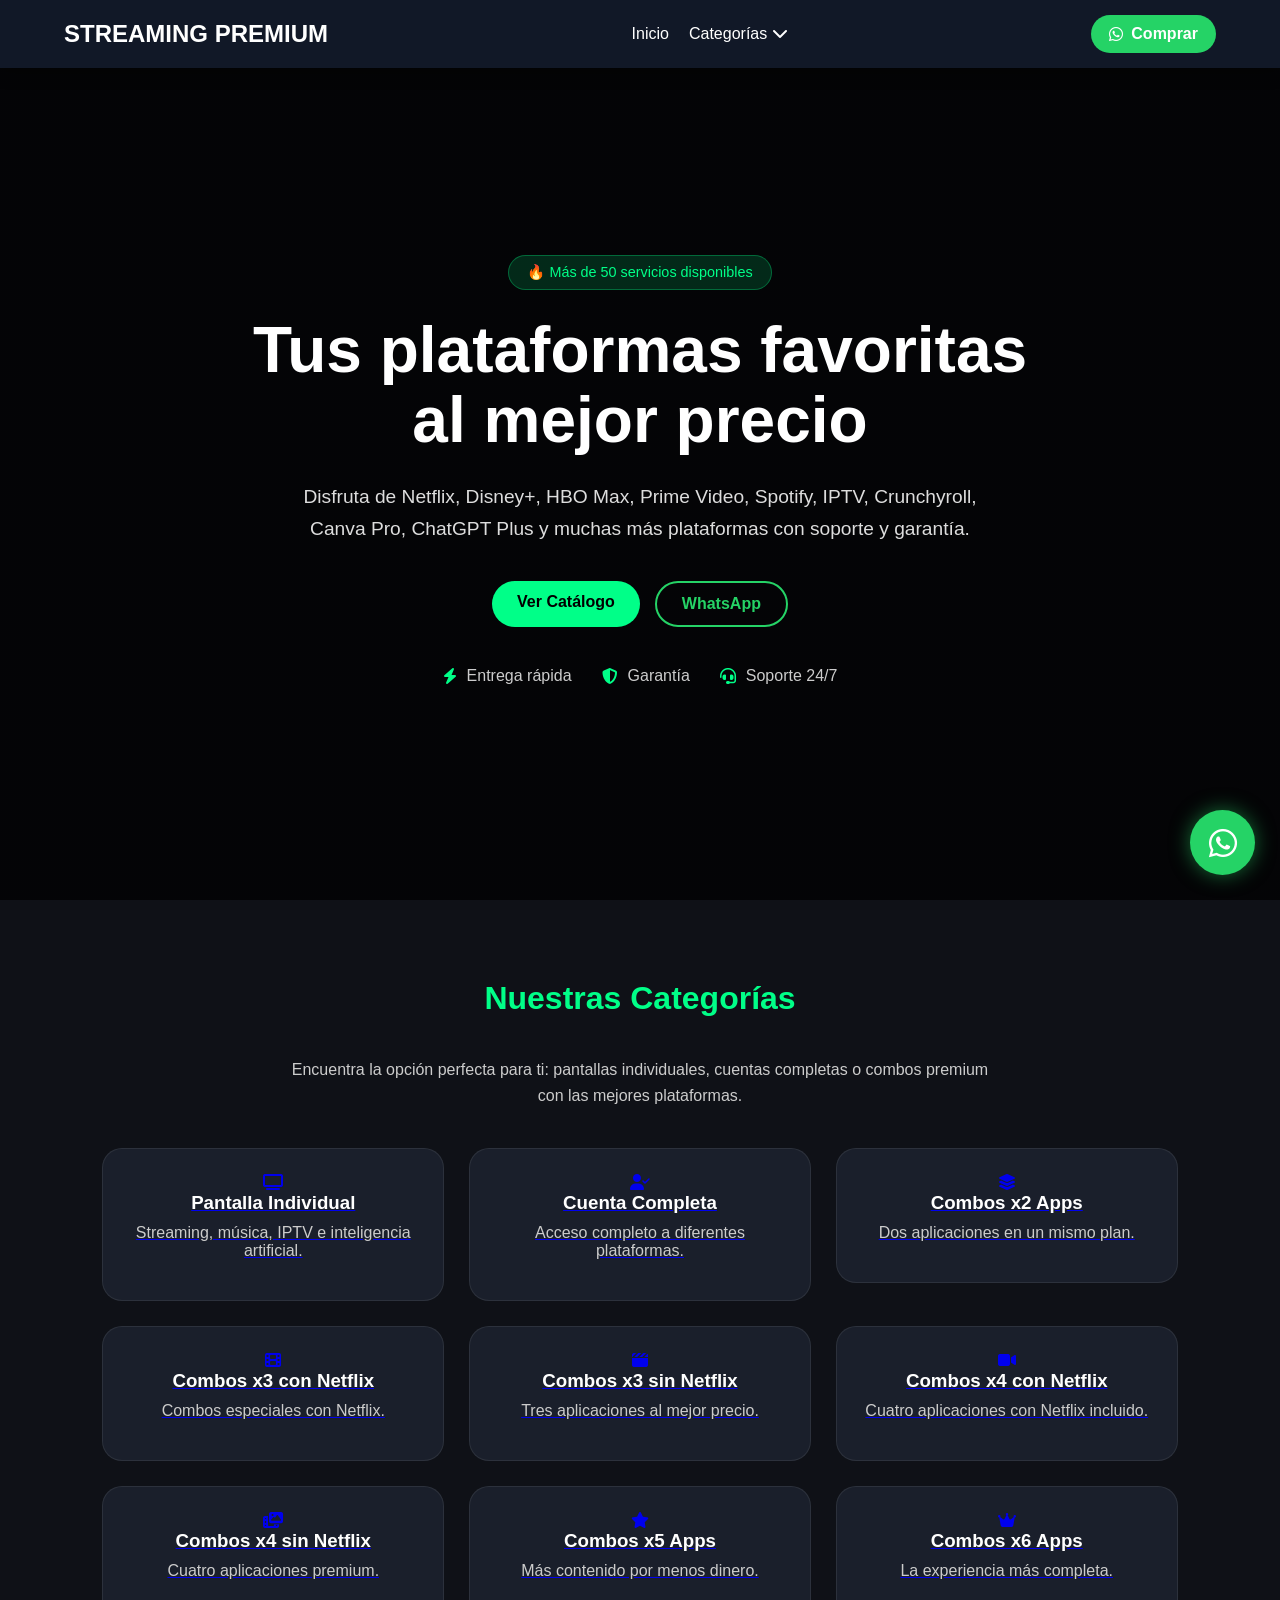
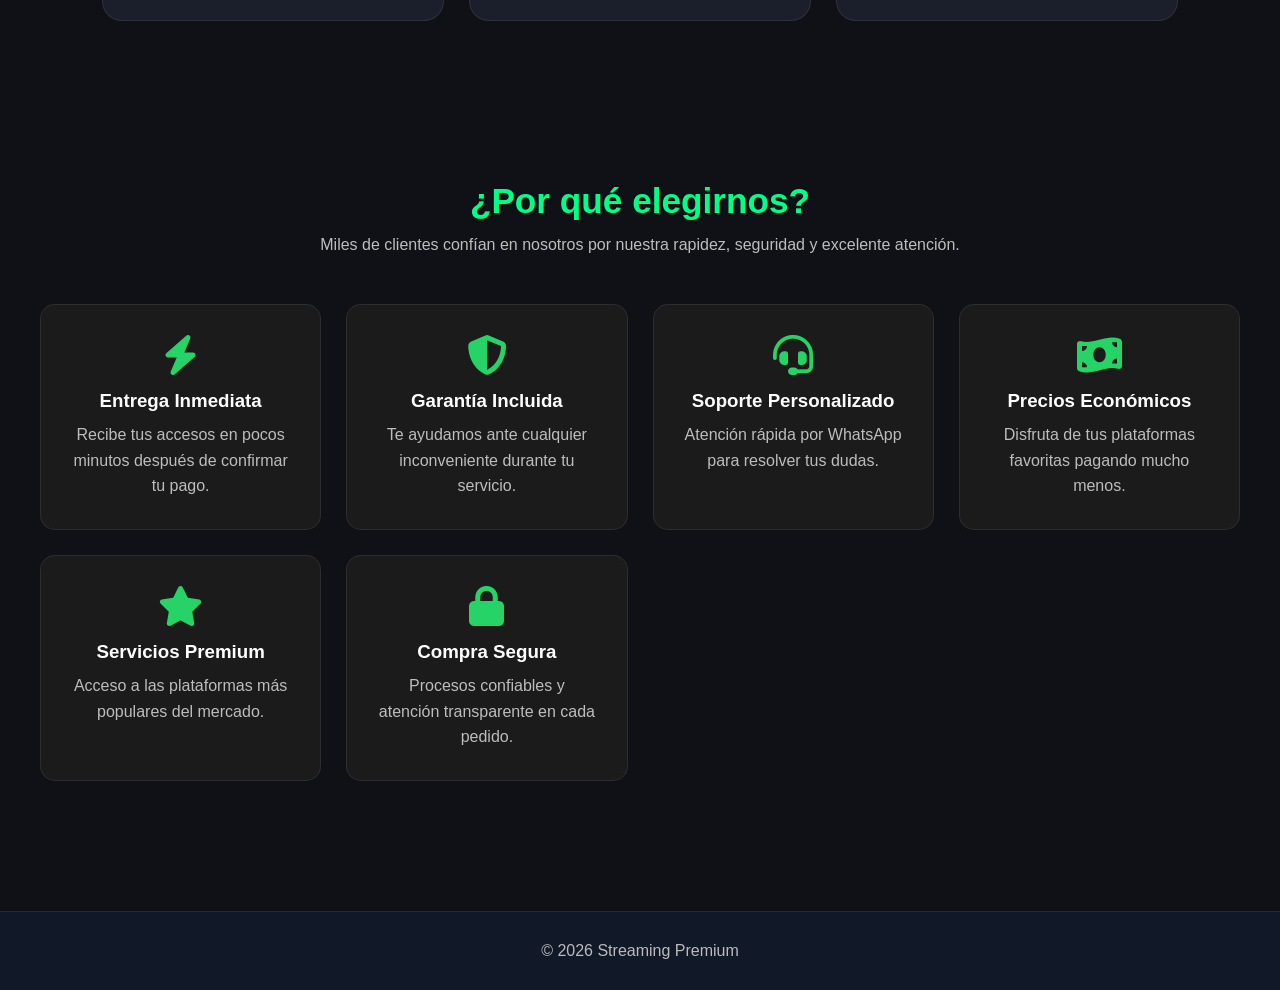
==== index.html @ 18174900 "cambios" ====
<!DOCTYPE html>
<html lang="es">
<head>
    <meta charset="UTF-8">
    <meta name="viewport" content="width=device-width, initial-scale=1.0">
    <title>Streaming Premium</title>

    <link rel="stylesheet" href="style.css">

    <link href="https://cdnjs.cloudflare.com/ajax/libs/font-awesome/6.5.1/css/all.min.css" rel="stylesheet">
</head>
<body>

    <!-- HEADER -->

    <header>

        <div class="logo">
            <a href="index.html">
                STREAMING PREMIUM
            </a>
        </div>

        <!-- BOTÓN MENÚ MÓVIL -->

        <div class="menu-toggle" id="menu-toggle">
            <i class="fa-solid fa-bars"></i>
        </div>

        <!-- MENÚ -->

        <nav id="nav-menu">

            <ul>

                <li>
                    <a href="index.html" target="_blank">
                        Inicio
                    </a>
                </li>

                <li class="dropdown">

                    <a href="#">
                        Categorías
                        <i class="fa-solid fa-chevron-down"></i>
                    </a>

                    <ul class="submenu">

                        <li>
                            <a href="pantalla-individual.html" target="_blank">
                                Pantalla Individual
                            </a>
                        </li>

                        <li>
                            <a href="cuenta-completa.html" target="_blank">
                                Cuenta Completa
                            </a>
                        </li>

                        <li>
                            <a href="combos-x2.html" target="_blank">
                                Combos x2
                            </a>
                        </li>

                        <li>
                            <a href="combos-x3-netflix.html" target="_blank">
                                Combos x3 con Netflix
                            </a>
                        </li>

                        <li>
                            <a href="combos-x3.html" target="_blank">
                                Combos x3 sin Netflix
                            </a>
                        </li>

                        <li>
                            <a href="combos-x4-netflix.html" target="_blank">
                                Combos x4 con Netflix
                            </a>
                        </li>

                        <li>
                            <a href="combos-x4.html" target="_blank">
                                Combos x4 sin Netflix
                            </a>
                        </li>

                        <li>
                            <a href="combos-x5.html" target="_blank">
                                Combos x5
                            </a>
                        </li>

                        <li>
                            <a href="combos-x6.html" target="_blank">
                                Combos x6
                            </a>
                        </li>

                    </ul>

                </li>

            </ul>

        </nav>

        <a
            href="https://wa.me/573224717356"
            class="header-whatsapp"
            target="_blank"
        >
            <i class="fab fa-whatsapp"></i>
            Comprar
        </a>

    </header>

    <!-- HERO -->

    <section class="hero">

        <div class="hero-content">

            <span class="hero-badge">
                🔥 Más de 50 servicios disponibles
            </span>

            <h1>
                Tus plataformas favoritas<br>
                al mejor precio
            </h1>

            <p>
                Disfruta de Netflix, Disney+, HBO Max, Prime Video,
                Spotify, IPTV, Crunchyroll, Canva Pro, ChatGPT Plus
                y muchas más plataformas con soporte y garantía.
            </p>

            <div class="hero-buttons">

                <a href="pantalla-individual.html" class="btn">
                    Ver Catálogo
                </a>

                <a href="https://wa.me/573224717356" class="btn-whatsapp" target="_blank">
                    WhatsApp
                </a>

            </div>

            <div class="hero-info">

                <div>
                    <i class="fa-solid fa-bolt"></i>
                    Entrega rápida
                </div>

                <div>
                    <i class="fa-solid fa-shield-halved"></i>
                    Garantía
                </div>

                <div>
                    <i class="fa-solid fa-headset"></i>
                    Soporte 24/7
                </div>

            </div>

        </div>

    </section>

    <!-- CATEGORÍAS -->

    <section class="categorias">

        <h2>Nuestras Categorías</h2>

        <p class="categorias-subtitulo">
            Encuentra la opción perfecta para ti: pantallas individuales,
            cuentas completas o combos premium con las mejores plataformas.
        </p>

        <div class="cards">

            <!-- Pantalla Individual -->
            <a href="pantalla-individual.html" class="card-link" target="_blank">
                <div class="card">
                    <i class="fa-solid fa-tv"></i>
                    <h3>Pantalla Individual</h3>
                    <p>
                        Streaming, música,
                        IPTV e inteligencia artificial.
                    </p>
                </div>
            </a>

            <!-- Cuenta Completa -->
            <a href="cuenta-completa.html" class="card-link" target="_blank">
                <div class="card">
                    <i class="fa-solid fa-user-check"></i>
                    <h3>Cuenta Completa</h3>
                    <p>
                        Acceso completo a diferentes plataformas.
                    </p>
                </div>
            </a>

            <!-- Combo x2 -->
            <a href="combos-x2.html" class="card-link" target="_blank">
                <div class="card">
                    <i class="fa-solid fa-layer-group"></i>
                    <h3>Combos x2 Apps</h3>
                    <p>
                        Dos aplicaciones en un mismo plan.
                    </p>
                </div>
            </a>

            <!-- Combo x3 Netflix -->
            <a href="combos-x3-netflix.html" class="card-link" target="_blank">
                <div class="card">
                    <i class="fa-solid fa-film"></i>
                    <h3>Combos x3 con Netflix</h3>
                    <p>
                        Combos especiales con Netflix.
                    </p>
                </div>
            </a>

            <!-- Combo x3 Sin Netflix -->
            <a href="combos-x3.html" class="card-link" target="_blank">
                <div class="card">
                    <i class="fa-solid fa-clapperboard"></i>
                    <h3>Combos x3 sin Netflix</h3>
                    <p>
                        Tres aplicaciones al mejor precio.
                    </p>
                </div>
            </a>

            <!-- Combo x4 Netflix -->
            <a href="combos-x4-netflix.html" class="card-link" target="_blank">
                <div class="card">
                    <i class="fa-solid fa-video"></i>
                    <h3>Combos x4 con Netflix</h3>
                    <p>
                        Cuatro aplicaciones con Netflix incluido.
                    </p>
                </div>
            </a>

            <!-- Combo x4 Sin Netflix -->
            <a href="combos-x4.html" class="card-link" target="_blank">
                <div class="card">
                    <i class="fa-solid fa-photo-film"></i>
                    <h3>Combos x4 sin Netflix</h3>
                    <p>
                        Cuatro aplicaciones premium.
                    </p>
                </div>
            </a>

            <!-- Combo x5 -->
            <a href="combos-x5.html" class="card-link" target="_blank">
                <div class="card">
                    <i class="fa-solid fa-star"></i>
                    <h3>Combos x5 Apps</h3>
                    <p>
                        Más contenido por menos dinero.
                    </p>
                </div>
            </a>

            <!-- Combo x6 -->
            <a href="combos-x6.html" class="card-link" target="_blank">
                <div class="card">
                    <i class="fa-solid fa-crown"></i>
                    <h3>Combos x6 Apps</h3>
                    <p>
                        La experiencia más completa.
                    </p>
                </div>
            </a>

        </div>

    </section>

    <!-- BENEFICIOS -->

    <section class="beneficios">

        <h2>¿Por qué elegirnos?</h2>

        <p class="beneficios-subtitulo">
            Miles de clientes confían en nosotros por nuestra rapidez,
            seguridad y excelente atención.
        </p>

        <div class="beneficios-grid">

            <div class="beneficio">
                <i class="fa-solid fa-bolt"></i>
                <h3>Entrega Inmediata</h3>
                <p>
                    Recibe tus accesos en pocos minutos después de confirmar tu pago.
                </p>
            </div>

            <div class="beneficio">
                <i class="fa-solid fa-shield-halved"></i>
                <h3>Garantía Incluida</h3>
                <p>
                    Te ayudamos ante cualquier inconveniente durante tu servicio.
                </p>
            </div>

            <div class="beneficio">
                <i class="fa-solid fa-headset"></i>
                <h3>Soporte Personalizado</h3>
                <p>
                    Atención rápida por WhatsApp para resolver tus dudas.
                </p>
            </div>

            <div class="beneficio">
                <i class="fa-solid fa-money-bill-wave"></i>
                <h3>Precios Económicos</h3>
                <p>
                    Disfruta de tus plataformas favoritas pagando mucho menos.
                </p>
            </div>

            <div class="beneficio">
                <i class="fa-solid fa-star"></i>
                <h3>Servicios Premium</h3>
                <p>
                    Acceso a las plataformas más populares del mercado.
                </p>
            </div>

            <div class="beneficio">
                <i class="fa-solid fa-lock"></i>
                <h3>Compra Segura</h3>
                <p>
                    Procesos confiables y atención transparente en cada pedido.
                </p>
            </div>

        </div>

    </section>

    <!-- FOOTER -->

    <footer>
        <p>
            © 2026 Streaming Premium
        </p>
    </footer>

    <!-- BOTÓN WHATSAPP -->

    <a href="https://wa.me/573224717356" class="whatsapp" target="_blank">
        <i class="fab fa-whatsapp"></i>
    </a>

</body>
</html>
---- style.css ----
/* =========================
   RESET GENERAL
========================= */

*{
    margin:0;
    padding:0;
    box-sizing:border-box;
    font-family:'Segoe UI', Tahoma, Geneva, Verdana, sans-serif;
    scroll-behavior:smooth;
}

body{
    background:#0f1117;
    color:#fff;
    overflow-x:hidden;
}

/* =========================
   HEADER
========================= */

header{
    position:fixed;
    top:0;
    left:0;
    width:100%;
    background:#111827;
    display:flex;
    justify-content:space-between;
    align-items:center;
    padding:15px 5%;
    z-index:1000;
    box-shadow:0 4px 15px rgba(0,0,0,.4);
}

.logo{
    font-size:1.5rem;
    font-weight:bold;
    color:#00ff88;
    white-space:nowrap;
}

.logo a{
    text-decoration:none;
    color:white;
    font-weight:bold;
}

nav ul{
    list-style:none;
    display:flex;
    gap:20px;
    flex-wrap:wrap;
}

nav ul li a{
    color:white;
    text-decoration:none;
    font-weight:500;
    transition:.3s;
}

nav ul li a:hover{
    color:#00ff88;
}

/* =========================
   MENÚ DESPLEGABLE
========================= */

.dropdown{
    position:relative;
}

.submenu{
    position:absolute;
    top:100%;
    left:0;
    background:#1a1f2b;
    min-width:260px;
    display:none;
    flex-direction:column;
    padding:10px 0;
    border-radius:12px;
    box-shadow:0 10px 25px rgba(0,0,0,.4);
    z-index:1000;
}

.submenu li{
    list-style:none;
    width:100%;
}

.submenu a{
    display:block;
    padding:12px 20px;
    color:white;
    text-decoration:none;
    transition:.3s;
}

.submenu a:hover{
    background:#00ff88;
    color:#000;
}

.dropdown:hover .submenu{
    display:flex;
}

/* BOTÓN WHATSAPP HEADER */

.header-whatsapp{
    background:#25D366;
    color:white;
    text-decoration:none;
    padding:10px 18px;
    border-radius:30px;
    font-weight:bold;
    display:flex;
    align-items:center;
    gap:8px;
    transition:.3s;
}

.header-whatsapp:hover{
    transform:translateY(-2px);
    background:#1ebe5d;
}

/* =========================
   MENÚ HAMBURGUESA (botón)
========================= */

.menu-toggle{
    display:none;
    font-size:1.8rem;
    cursor:pointer;
    color:white;
}

/* =========================
   HERO PRINCIPAL
========================= */

.hero{
    min-height:100vh;
    display:flex;
    justify-content:center;
    align-items:center;
    text-align:center;
    padding:90px 20px 50px;

    background:
        linear-gradient(rgba(0,0,0,.75), rgba(0,0,0,.75)),
        url('https://images.unsplash.com/photo-1522869635100-9f4c5e86aa37?auto=format&fit=crop&w=1600&q=80');

    background-size:cover;
    background-position:center;
}

.hero-content{
    max-width:800px;
}

.hero-badge{
    display:inline-block;
    background:rgba(0,255,136,.15);
    color:#00ff88;
    padding:8px 18px;
    border-radius:30px;
    margin-bottom:25px;
    font-size:.9rem;
    border:1px solid rgba(0,255,136,.3);
}

.hero h1{
    font-size:4rem;
    line-height:1.1;
    margin-bottom:25px;
}

.hero p{
    max-width:700px;
    margin:0 auto 35px;
    font-size:1.2rem;
    color:#ddd;
    line-height:1.7;
}

.hero-buttons{
    display:flex;
    justify-content:center;
    gap:15px;
    flex-wrap:wrap;
    margin-bottom:40px;
}

.btn-whatsapp{
    background:transparent;
    border:2px solid #25D366;
    color:#25D366;
    padding:12px 25px;
    border-radius:30px;
    text-decoration:none;
    font-weight:bold;
    transition:.3s;
}

.btn-whatsapp:hover{
    background:#25D366;
    color:#fff;
}

.hero-info{
    display:flex;
    justify-content:center;
    gap:30px;
    flex-wrap:wrap;
}

.hero-info div{
    display:flex;
    align-items:center;
    gap:10px;
    color:#ccc;
}

.hero-info i{
    color:#00ff88;
}

/* =========================
   HERO SECUNDARIO
========================= */

.hero-secundario{
    min-height:40vh;
    display:flex;
    justify-content:center;
    align-items:center;
    text-align:center;
    padding-top:120px;

    background:
        linear-gradient(rgba(0,0,0,.8), rgba(0,0,0,.8)),
        url('https://images.unsplash.com/photo-1574375927938-d5a98e8ffe85');

    background-size:cover;
    background-position:center;
}

.hero-secundario h1{
    font-size:2.8rem;
    margin-bottom:15px;
}

.hero-secundario p{
    color:#ddd;
}

/* =========================
   BOTONES
========================= */

.btn,
button{
    background:#00ff88;
    color:#000;
    border:none;
    padding:12px 25px;
    border-radius:30px;
    cursor:pointer;
    font-weight:bold;
    transition:.3s;
    text-decoration:none;
    display:inline-block;
}

.btn:hover,
button:hover{
    background:#00d974;
    transform:translateY(-3px);
}

/* =========================
   SECCIONES
========================= */

section{
    padding:80px 8%;
}

section h2{
    text-align:center;
    margin-bottom:40px;
    font-size:2rem;
    color:#00ff88;
}

/* =========================
   CATEGORÍAS
========================= */

.categorias-subtitulo{
    max-width:700px;
    margin:0 auto 40px;
    text-align:center;
    color:#ccc;
    line-height:1.6;
}

.grupo-titulo{
    color:#00ff88;
    margin:50px 0 25px;
    text-align:center;
    font-size:1.4rem;
}

.categoria-badge{
    display:inline-block;
    padding:5px 12px;
    border-radius:20px;
    background:#00ff88;
    color:#000;
    font-size:.8rem;
    font-weight:bold;
    margin-bottom:15px;
}

.btn-card{
    display:inline-block;
    margin-top:15px;
    padding:10px 20px;
    background:#00ff88;
    color:#000;
    text-decoration:none;
    border-radius:30px;
    font-weight:bold;
}

.card-destacada{
    position:relative;
    border:2px solid #00ff88;
}

.mas-vendido{
    position:absolute;
    top:15px;
    right:15px;
    background:#00ff88;
    color:#000;
    padding:5px 10px;
    border-radius:20px;
    font-size:.75rem;
    font-weight:bold;
}

/* =========================
   CARDS
========================= */

.cards{
    display:grid;
    grid-template-columns:repeat(auto-fit,minmax(260px,1fr));
    gap:25px;
}

.card{
    background:#1a1f2b;
    border-radius:20px;
    padding:25px;
    text-align:center;
    transition:.3s;
    border:1px solid rgba(255,255,255,.08);
}

.card:hover{
    transform:translateY(-8px);
    box-shadow:0 10px 25px rgba(0,255,136,.15);
}

.card img{
    width:100px;
    height:100px;
    object-fit:contain;
    margin-bottom:15px;
}

.card h3{
    margin-bottom:10px;
    color:#fff;
}

.card p{
    color:#ccc;
    margin-bottom:15px;
}

.card span{
    display:block;
    font-size:1.4rem;
    color:#00ff88;
    font-weight:bold;
    margin-bottom:15px;
}

/* =========================
   ESTADÍSTICAS
========================= */

.stats{
    display:flex;
    justify-content:center;
    gap:50px;
    flex-wrap:wrap;
    text-align:center;
}

.stat{
    background:#1a1f2b;
    padding:30px;
    border-radius:15px;
    min-width:180px;
}

.stat h3{
    color:#00ff88;
    font-size:2rem;
    margin-bottom:10px;
}

/* =========================
   TESTIMONIOS
========================= */

.reviews{
    display:grid;
    grid-template-columns:repeat(auto-fit,minmax(250px,1fr));
    gap:25px;
}

.review{
    background:#1a1f2b;
    padding:25px;
    border-radius:15px;
}

.review p{
    margin-top:10px;
    color:#ddd;
}

/* =========================
   BENEFICIOS
========================= */

.beneficios{
    padding:80px 20px;
    text-align:center;
}

.beneficios h2{
    font-size:2.2rem;
    margin-bottom:15px;
}

.beneficios-subtitulo{
    max-width:700px;
    margin:0 auto 50px;
    color:#bdbdbd;
    font-size:1rem;
}

.beneficios-grid{
    display:grid;
    grid-template-columns:repeat(auto-fit,minmax(250px,1fr));
    gap:25px;
    max-width:1200px;
    margin:auto;
}

.beneficio{
    background:#1b1b1b;
    padding:30px;
    border-radius:15px;
    transition:.3s;
    border:1px solid rgba(255,255,255,.08);
}

.beneficio:hover{
    transform:translateY(-8px);
    border-color:#25d366;
}

.beneficio i{
    font-size:2.5rem;
    color:#25d366;
    margin-bottom:15px;
}

.beneficio h3{
    margin-bottom:10px;
}

.beneficio p{
    color:#bdbdbd;
    line-height:1.6;
}

/* =========================
   FOOTER
========================= */

footer{
    background:#111827;
    text-align:center;
    padding:30px;
    margin-top:50px;
    border-top:1px solid rgba(255,255,255,.08);
}

footer p{
    color:#bbb;
}

/* =========================
   WHATSAPP FLOTANTE
========================= */

.whatsapp{
    position:fixed;
    right:25px;
    bottom:25px;
    width:65px;
    height:65px;
    border-radius:50%;
    background:#25D366;
    color:white;
    display:flex;
    justify-content:center;
    align-items:center;
    font-size:32px;
    text-decoration:none;
    box-shadow:0 0 20px rgba(37,211,102,.5);
    z-index:999;
    transition:.3s;
}

.whatsapp:hover{
    transform:scale(1.1);
}

/* =========================
   SCROLLBAR
========================= */

::-webkit-scrollbar{
    width:10px;
}

::-webkit-scrollbar-track{
    background:#111;
}

::-webkit-scrollbar-thumb{
    background:#00ff88;
    border-radius:10px;
}

/* =========================
   RESPONSIVE TABLET
========================= */

@media (max-width: 992px){

    header{
        flex-direction:column;
        gap:15px;
        padding:15px 5%;
    }

    nav ul{
        justify-content:center;
        gap:15px;
    }

    .hero{
        padding:180px 20px 80px;
    }

    .hero h1{
        font-size:3rem;
    }

    .hero-secundario h1{
        font-size:2.2rem;
    }

    .beneficios-grid{
        grid-template-columns:repeat(2,1fr);
    }
}

/* =========================
   RESPONSIVE CELULAR
   (header, menú hamburguesa y submenú táctil)
========================= */

@media (max-width: 768px){

    header{
        flex-direction:row;
        justify-content:space-between;
        padding:15px 5%;
    }

    .logo{
        font-size:1.3rem;
        text-align:center;
    }

    .menu-toggle{
        display:block;
    }

    .header-whatsapp{
        display:none;
    }

    nav{
        position:absolute;
        top:100%;
        left:0;
        width:100%;
        background:#111827;
        max-height:0;
        overflow:hidden;
        transition:.4s;
    }

    nav.active{
        max-height:700px;
    }

    nav ul{
        flex-direction:column;
        align-items:center;
        gap:0;
    }

    nav ul li{
        width:100%;
    }

    nav ul li a{
        display:block;
        padding:15px 20px;
        border-top:1px solid rgba(255,255,255,.08);
    }

    /* Submenú siempre visible en lista: no depende de :hover,
       que no funciona bien en pantallas táctiles */
    .submenu{
        position:static;
        display:flex;
        background:transparent;
        box-shadow:none;
        width:100%;
        min-width:100%;
        border-radius:0;
        padding-top:10px;
    }

    .submenu a{
        padding:8px 0;
    }

    .hero{
        min-height:auto;
        padding:220px 20px 80px;
    }

    .hero-badge{
        font-size:.8rem;
        padding:6px 15px;
    }

    .hero h1{
        font-size:2.3rem;
        line-height:1.2;
    }

    .hero p{
        font-size:1rem;
        line-height:1.6;
    }

    .hero-buttons{
        flex-direction:column;
        align-items:center;
    }

    .hero-buttons a{
        width:100%;
        max-width:300px;
    }

    .hero-info{
        flex-direction:column;
        gap:15px;
    }

    section{
        padding:60px 5%;
    }

    .cards{
        grid-template-columns:1fr;
    }

    .card{
        padding:20px;
    }

    .stats{
        flex-direction:column;
        align-items:center;
    }

    .reviews{
        grid-template-columns:1fr;
    }

    .beneficios-grid{
        grid-template-columns:1fr;
    }

    .hero-secundario{
        padding-top:180px;
    }

    .hero-secundario h1{
        font-size:2rem;
    }
}

/* =========================
   RESPONSIVE CELULAR PEQUEÑO
========================= */

@media (max-width: 480px){

    .logo{
        font-size:1.1rem;
    }

    .hero{
        padding:250px 15px 60px;
    }

    .hero h1{
        font-size:1.8rem;
    }

    .hero p{
        font-size:.95rem;
    }

    .hero-secundario h1{
        font-size:1.5rem;
    }

    .hero-secundario p{
        font-size:.9rem;
    }

    section h2{
        font-size:1.7rem;
    }

    .beneficio{
        padding:20px;
    }

    .whatsapp{
        width:55px;
        height:55px;
        right:15px;
        bottom:15px;
        font-size:28px;
    }
}
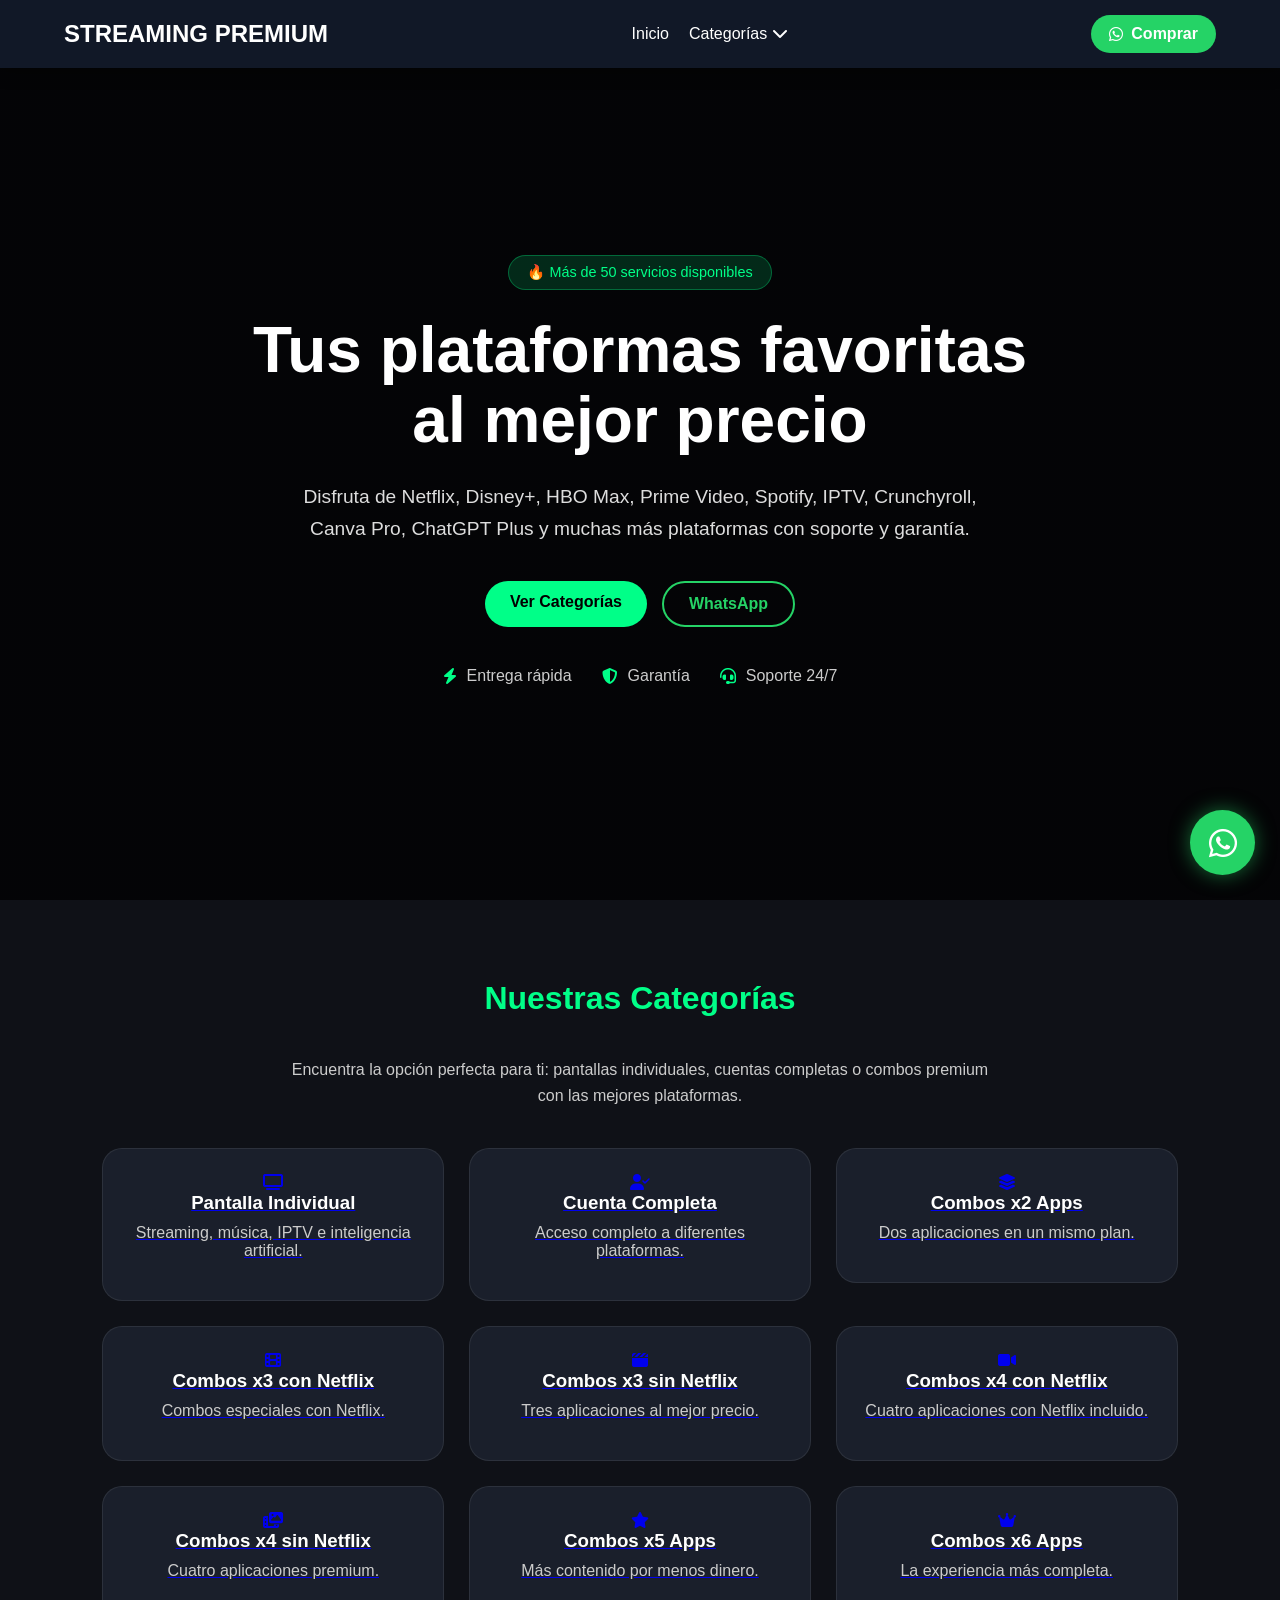
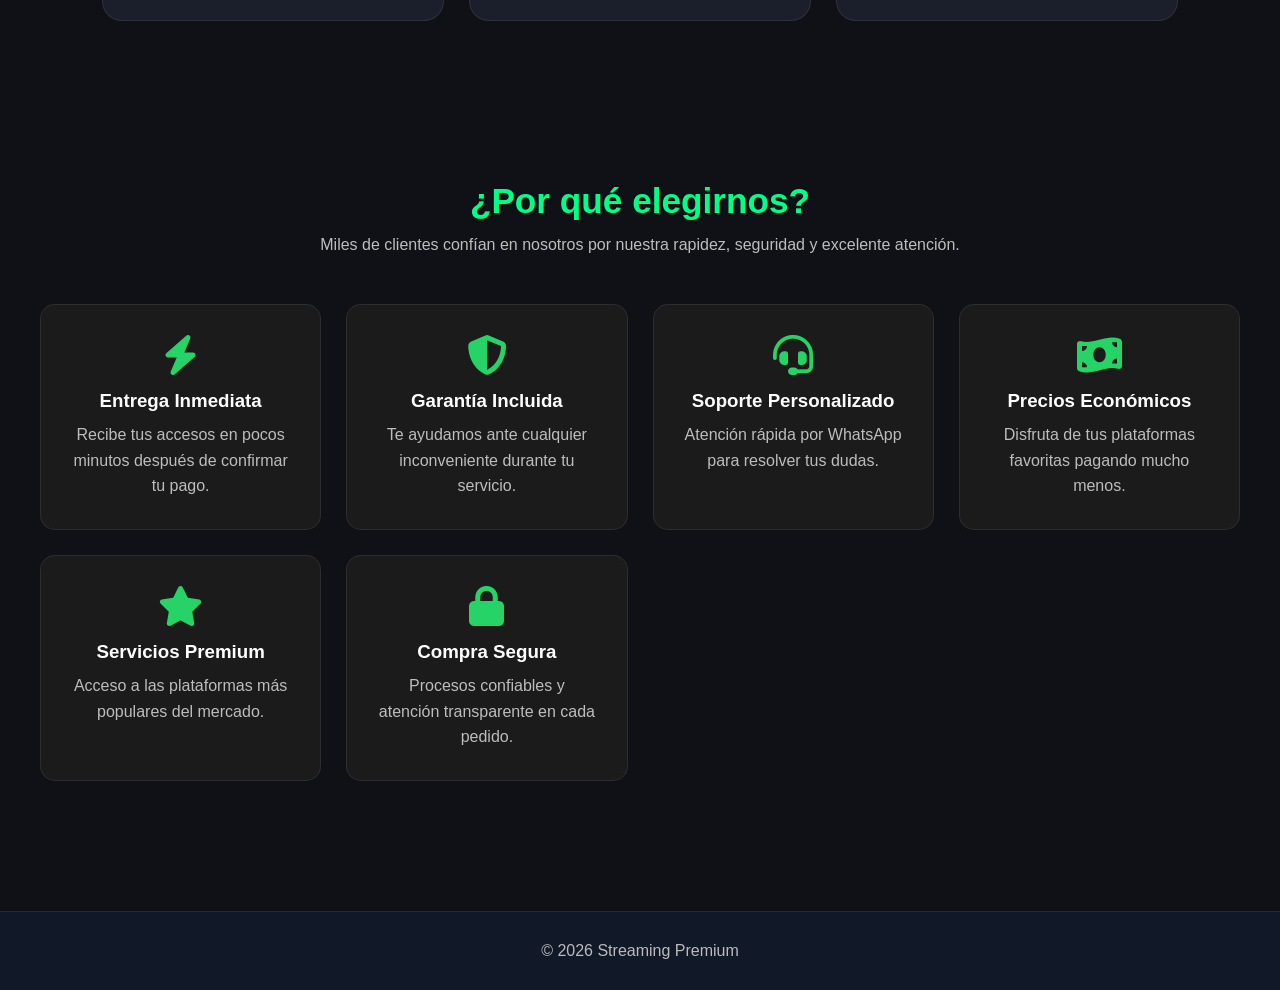
==== commit 55631957: "ajsutes" ====
--- a/index.html
+++ b/index.html
@@ -8,6 +8,8 @@
     <link rel="stylesheet" href="style.css">
 
     <link href="https://cdnjs.cloudflare.com/ajax/libs/font-awesome/6.5.1/css/all.min.css" rel="stylesheet">
+
+    <link rel="icon" href="multimedia/favicon.svg" type="image/svg+xml">
 </head>
 <body>
 
@@ -144,8 +146,8 @@
 
             <div class="hero-buttons">
 
-                <a href="pantalla-individual.html" class="btn">
-                    Ver Catálogo
+                <a href="#catalogo" class="btn">
+                    Ver Categorías
                 </a>
 
                 <a href="https://wa.me/573224717356" class="btn-whatsapp" target="_blank">
@@ -179,7 +181,7 @@
 
     <!-- CATEGORÍAS -->
 
-    <section class="categorias">
+    <section class="categorias" id="catalogo">
 
         <h2>Nuestras Categorías</h2>
 
--- a/style.css
+++ b/style.css
@@ -8,6 +8,10 @@
     box-sizing:border-box;
     font-family:'Segoe UI', Tahoma, Geneva, Verdana, sans-serif;
     scroll-behavior:smooth;
+}
+
+html{
+    scroll-behavior: smooth;
 }
 
 body{
@@ -311,6 +315,10 @@
     line-height:1.6;
 }
 
+#catalogo{
+    scroll-margin-top: 100px;
+}
+
 .grupo-titulo{
     color:#00ff88;
     margin:50px 0 25px;
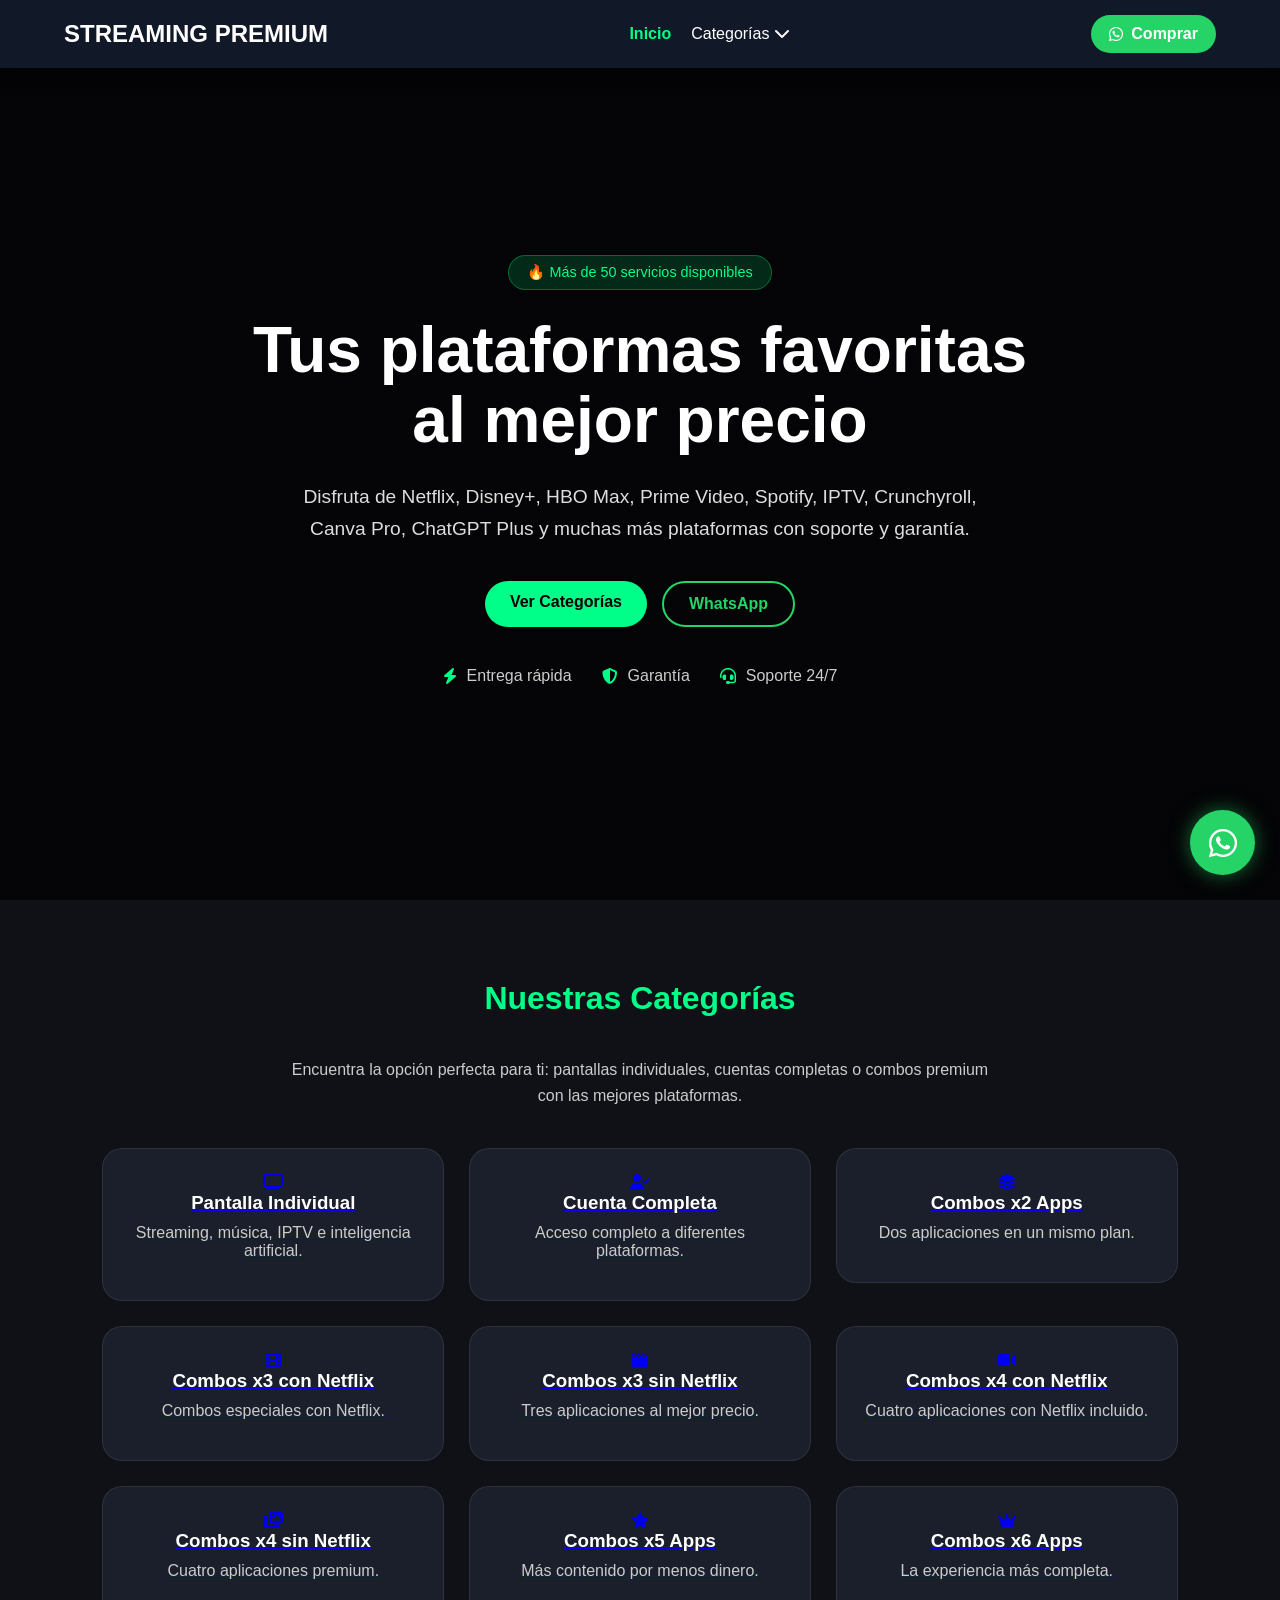
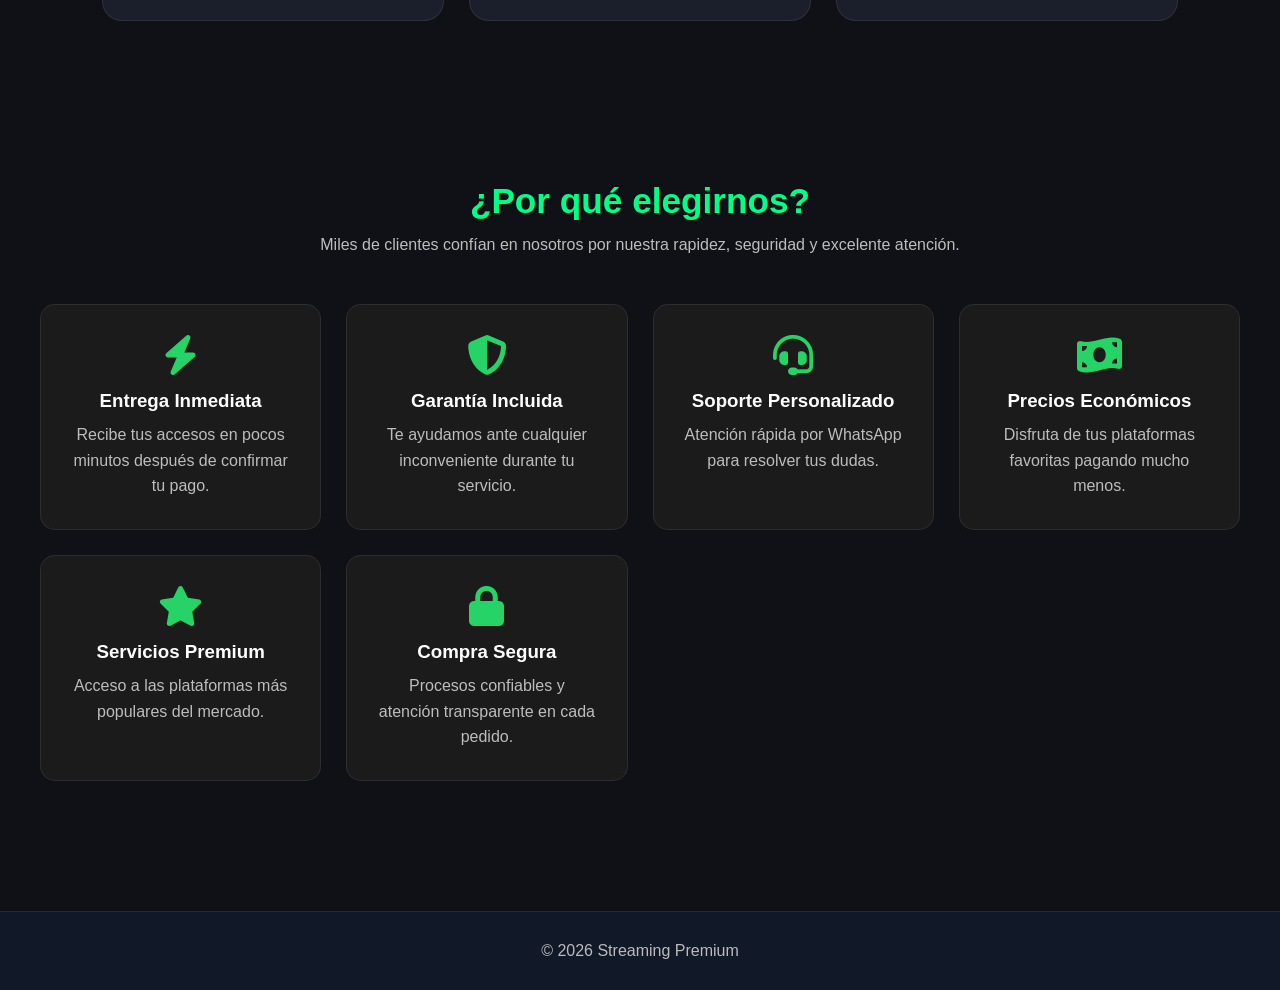
==== commit 1af13d1c: "cambios" ====
--- a/index.html
+++ b/index.html
@@ -375,5 +375,7 @@
         <i class="fab fa-whatsapp"></i>
     </a>
 
+    <script src="script.js"></script>
+    
 </body>
 </html>
--- a/style.css
+++ b/style.css
@@ -70,47 +70,61 @@
 }
 
 /* =========================
-   MENÚ DESPLEGABLE
-========================= */
-
-.dropdown{
-    position:relative;
-}
-
-.submenu{
-    position:absolute;
-    top:100%;
-    left:0;
-    background:#1a1f2b;
-    min-width:260px;
-    display:none;
-    flex-direction:column;
-    padding:10px 0;
-    border-radius:12px;
-    box-shadow:0 10px 25px rgba(0,0,0,.4);
-    z-index:1000;
-}
-
-.submenu li{
-    list-style:none;
-    width:100%;
-}
-
-.submenu a{
-    display:block;
-    padding:12px 20px;
-    color:white;
-    text-decoration:none;
-    transition:.3s;
-}
-
-.submenu a:hover{
-    background:#00ff88;
-    color:#000;
-}
-
-.dropdown:hover .submenu{
-    display:flex;
+   MENÚ DESPLEGABLE (escritorio)
+========================= */
+
+.dropdown {
+    position: relative;
+}
+
+.submenu {
+    position: absolute;
+    top: 100%;
+    left: 0;
+    background: #1a1f2b;
+    min-width: 260px;
+    display: none;
+    flex-direction: column;
+    padding: 10px 0;
+    border-radius: 12px;
+    box-shadow: 0 10px 25px rgba(0,0,0,.4);
+    z-index: 1000;
+}
+
+.submenu li {
+    list-style: none;
+    width: 100%;
+}
+
+.submenu a {
+    display: block;
+    padding: 12px 20px;
+    color: white;
+    text-decoration: none;
+    transition: .3s;
+}
+
+.submenu a:hover {
+    background: #00ff88;
+    color: #000;
+}
+
+/* SOLO escritorio */
+@media (min-width: 769px){
+
+    .dropdown:hover .submenu{
+        display:flex;
+    }
+
+}
+
+/* Flecha giratoria */
+.dropdown > a .fa-chevron-down {
+    transition: transform 0.3s;
+}
+
+.dropdown.open > a .fa-chevron-down {
+    transform: rotate(180deg);
 }
 
 /* BOTÓN WHATSAPP HEADER */
@@ -621,40 +635,46 @@
     header{
         flex-direction:row;
         justify-content:space-between;
+        align-items:center;
         padding:15px 5%;
     }
 
     .logo{
         font-size:1.3rem;
-        text-align:center;
     }
 
     .menu-toggle{
         display:block;
+        font-size:1.8rem;
+        cursor:pointer;
+        z-index:1002;
     }
 
     .header-whatsapp{
         display:none;
     }
 
+    /* MENÚ PRINCIPAL */
+
     nav{
+        display:none;
         position:absolute;
         top:100%;
         left:0;
         width:100%;
         background:#111827;
-        max-height:0;
-        overflow:hidden;
-        transition:.4s;
+        box-shadow:0 10px 20px rgba(0,0,0,.3);
+        z-index:1001;
     }
 
     nav.active{
-        max-height:700px;
+        display:block;
     }
 
     nav ul{
+        display:flex;
         flex-direction:column;
-        align-items:center;
+        width:100%;
         gap:0;
     }
 
@@ -664,25 +684,33 @@
 
     nav ul li a{
         display:block;
+        width:100%;
         padding:15px 20px;
         border-top:1px solid rgba(255,255,255,.08);
     }
 
-    /* Submenú siempre visible en lista: no depende de :hover,
-       que no funciona bien en pantallas táctiles */
+    /* SUBMENÚ */
+
     .submenu{
+        display:none;
         position:static;
-        display:flex;
-        background:transparent;
-        box-shadow:none;
+        background:#1a1f2b;
         width:100%;
         min-width:100%;
+        box-shadow:none;
         border-radius:0;
-        padding-top:10px;
+        padding:0;
+    }
+
+    .submenu.open{
+        display:flex;
+        flex-direction:column;
     }
 
     .submenu a{
-        padding:8px 0;
+        padding:12px 35px;
+        font-size:.95rem;
+        border-top:1px solid rgba(255,255,255,.05);
     }
 
     .hero{
@@ -690,19 +718,12 @@
         padding:220px 20px 80px;
     }
 
-    .hero-badge{
-        font-size:.8rem;
-        padding:6px 15px;
-    }
-
     .hero h1{
         font-size:2.3rem;
-        line-height:1.2;
     }
 
     .hero p{
         font-size:1rem;
-        line-height:1.6;
     }
 
     .hero-buttons{
@@ -728,29 +749,17 @@
         grid-template-columns:1fr;
     }
 
-    .card{
-        padding:20px;
+    .beneficios-grid{
+        grid-template-columns:1fr;
+    }
+
+    .reviews{
+        grid-template-columns:1fr;
     }
 
     .stats{
         flex-direction:column;
         align-items:center;
-    }
-
-    .reviews{
-        grid-template-columns:1fr;
-    }
-
-    .beneficios-grid{
-        grid-template-columns:1fr;
-    }
-
-    .hero-secundario{
-        padding-top:180px;
-    }
-
-    .hero-secundario h1{
-        font-size:2rem;
     }
 }
 
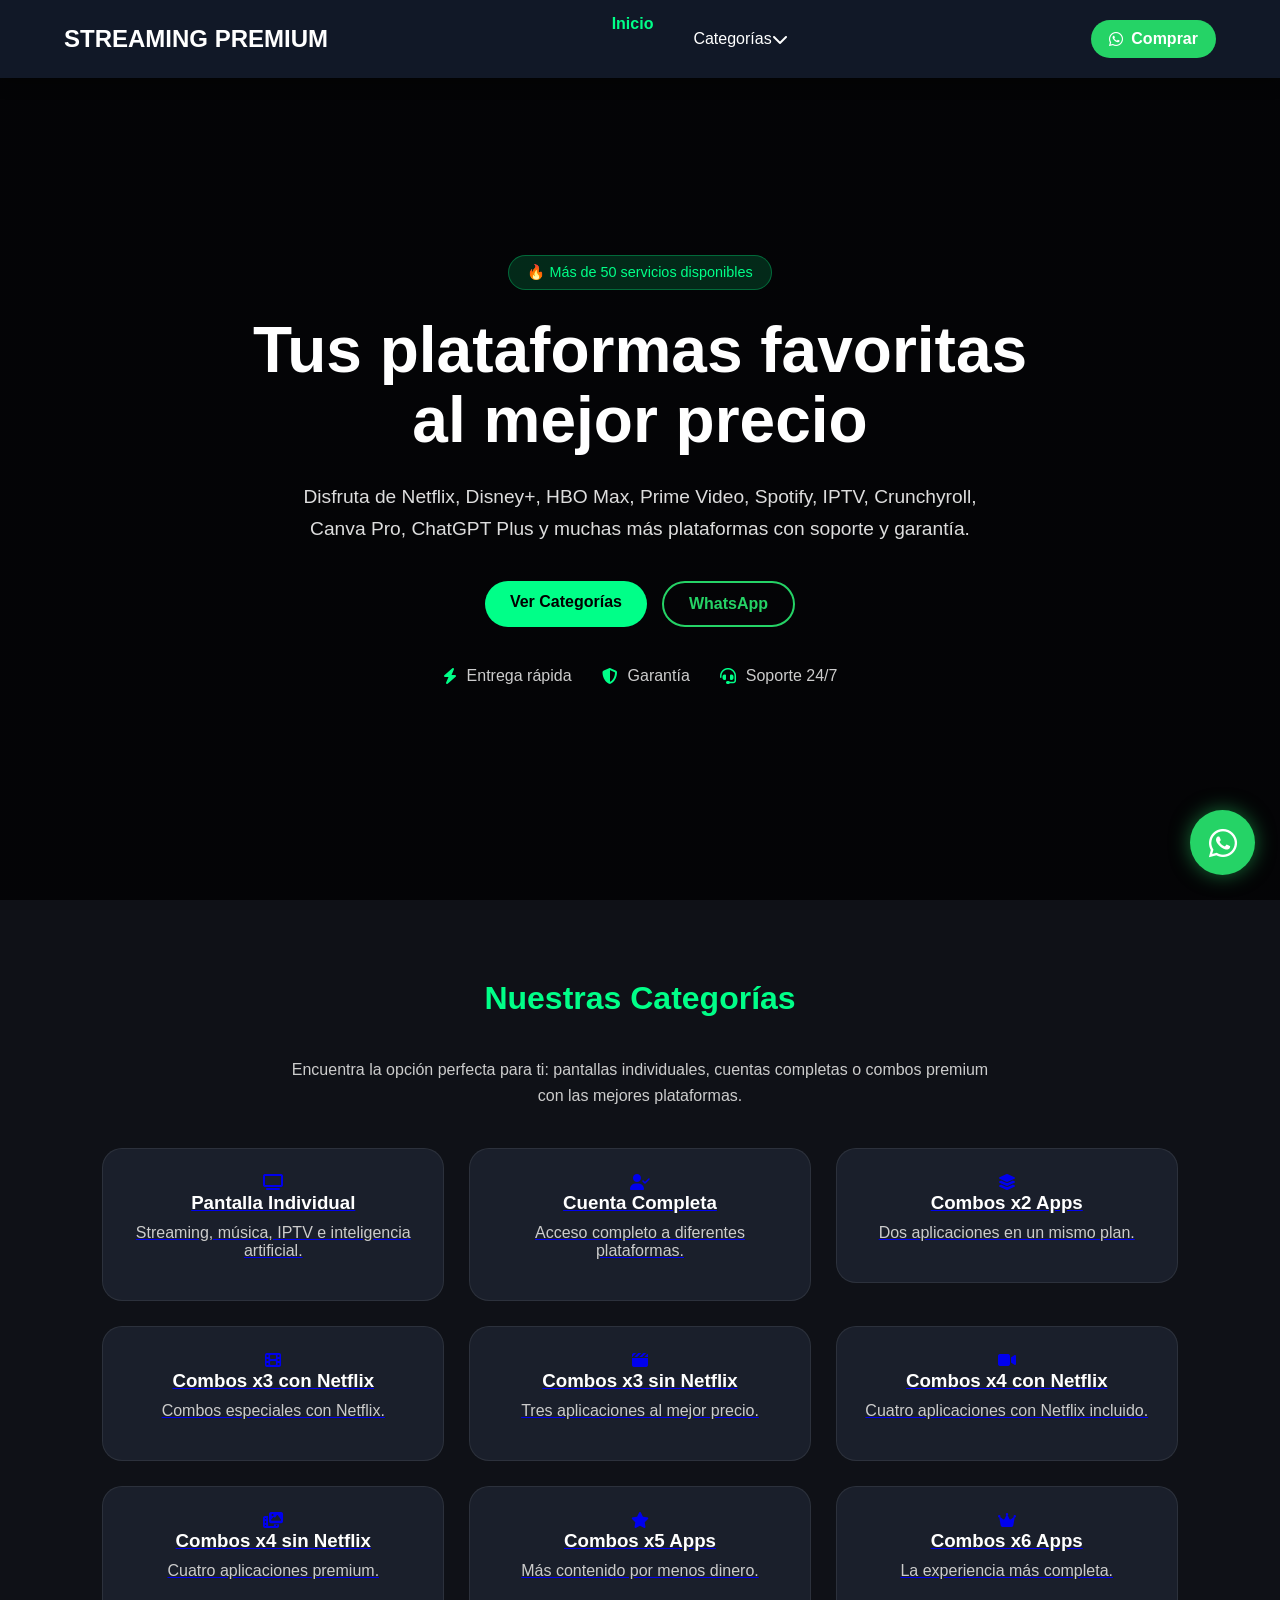
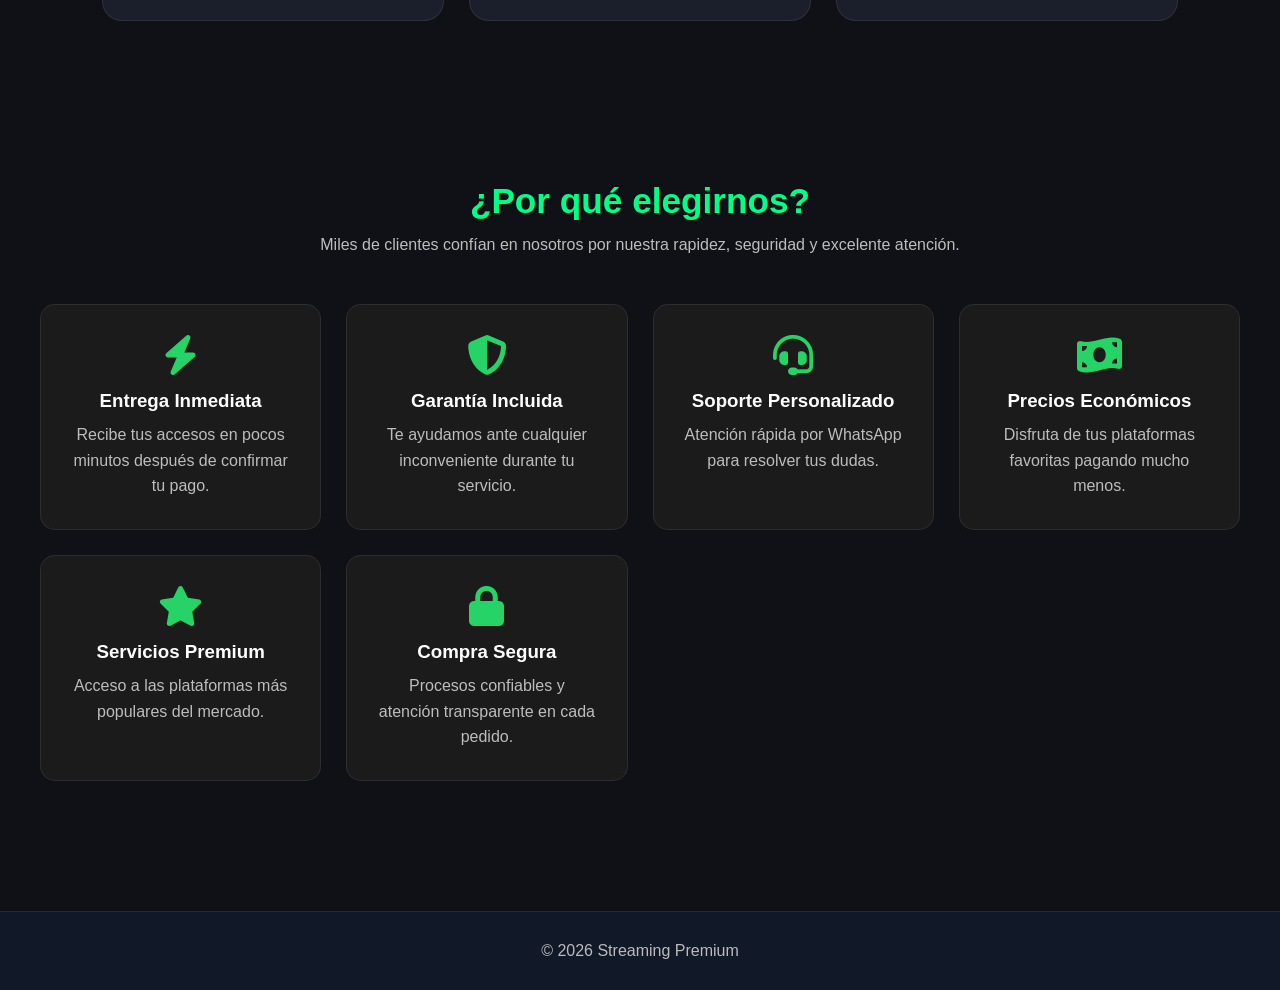
==== commit 5876c4ab: "cambios" ====
--- a/index.html
+++ b/index.html
@@ -43,10 +43,13 @@
 
                 <li class="dropdown">
 
-                    <a href="#">
-                        Categorías
-                        <i class="fa-solid fa-chevron-down"></i>
-                    </a>
+                    <div class="dropdown-header">
+
+                        <span>Categorías</span>
+
+                        <i class="fa-solid fa-chevron-down dropdown-toggle"></i>
+
+                    </div>
 
                     <ul class="submenu">
 
@@ -376,6 +379,6 @@
     </a>
 
     <script src="script.js"></script>
-    
+
 </body>
 </html>
--- a/style.css
+++ b/style.css
@@ -75,6 +75,24 @@
 
 .dropdown {
     position: relative;
+}
+
+.dropdown-header{
+    display:flex;
+    justify-content:space-between;
+    align-items:center;
+    padding:15px 20px;
+    cursor:pointer;
+    color:#fff;
+}
+
+.dropdown-toggle{
+    cursor:pointer;
+    transition:.3s;
+}
+
+.dropdown.open .dropdown-toggle{
+    transform:rotate(180deg);
 }
 
 .submenu {
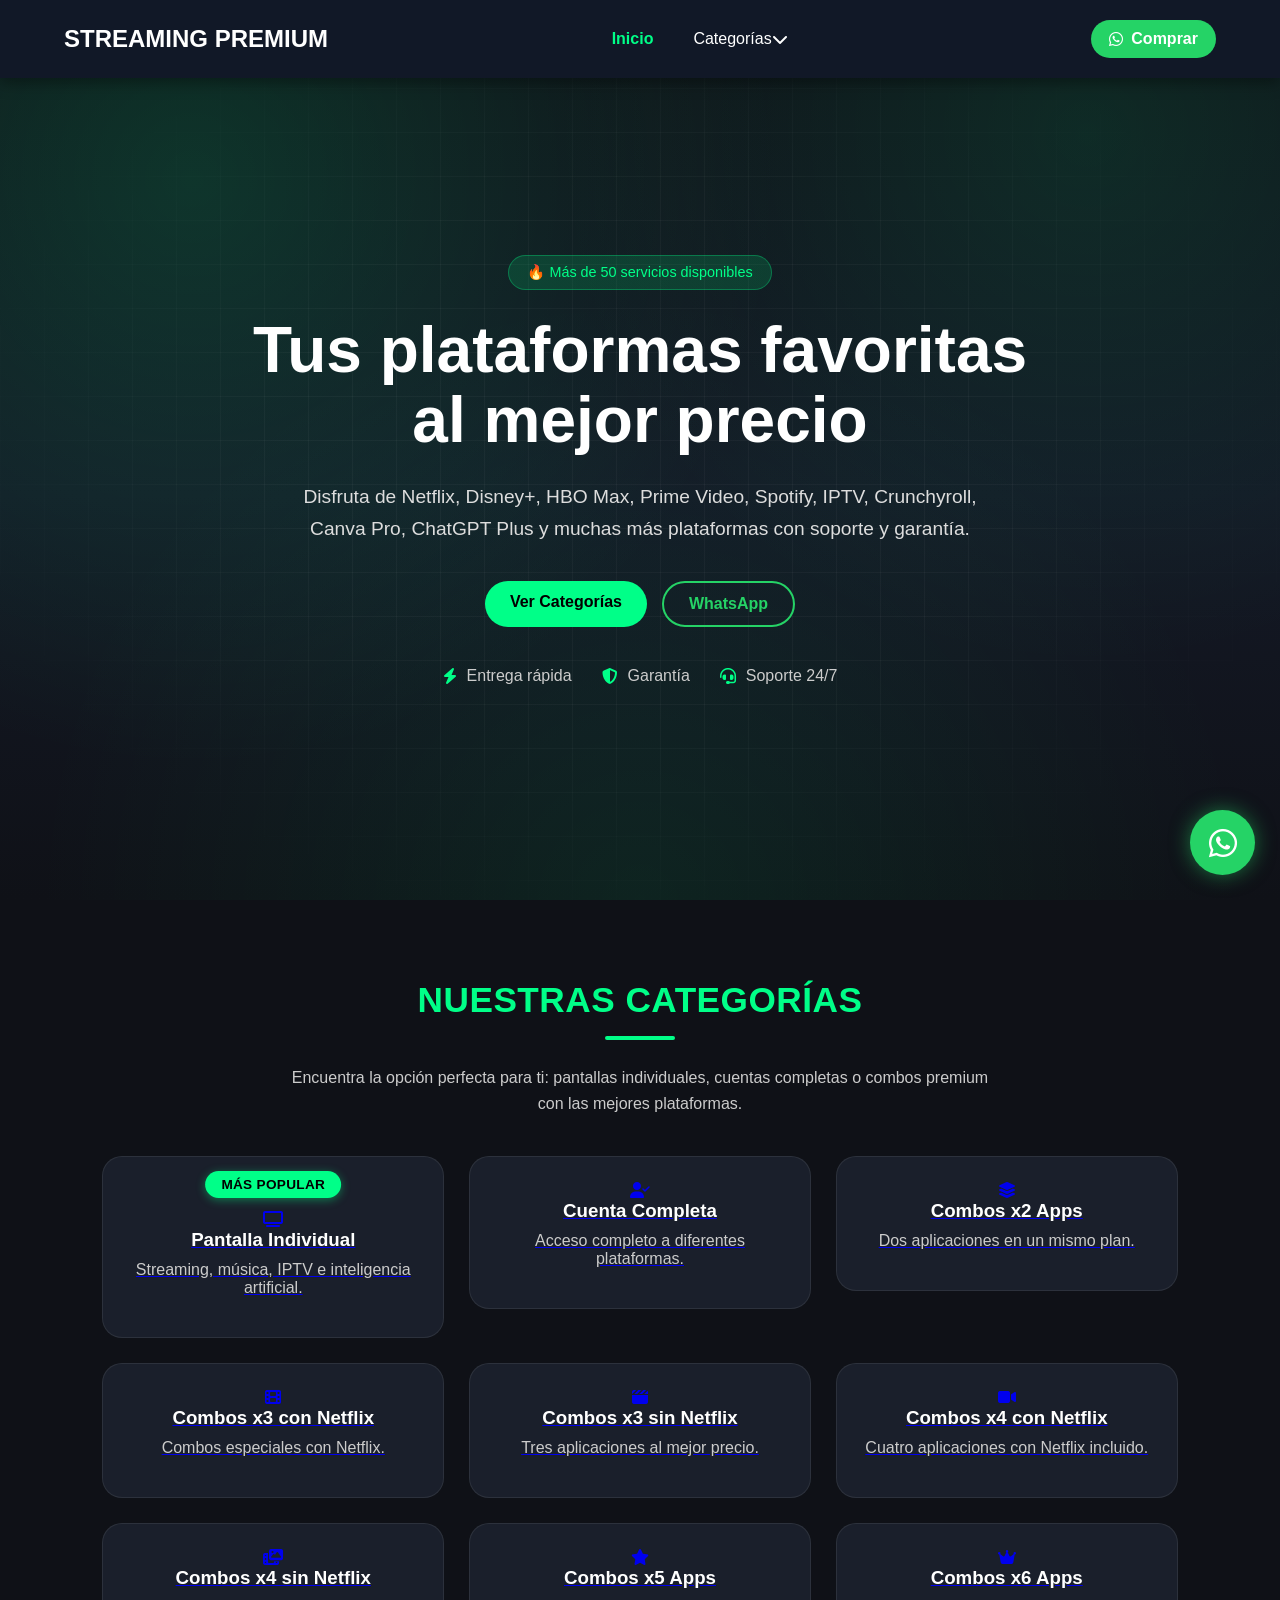
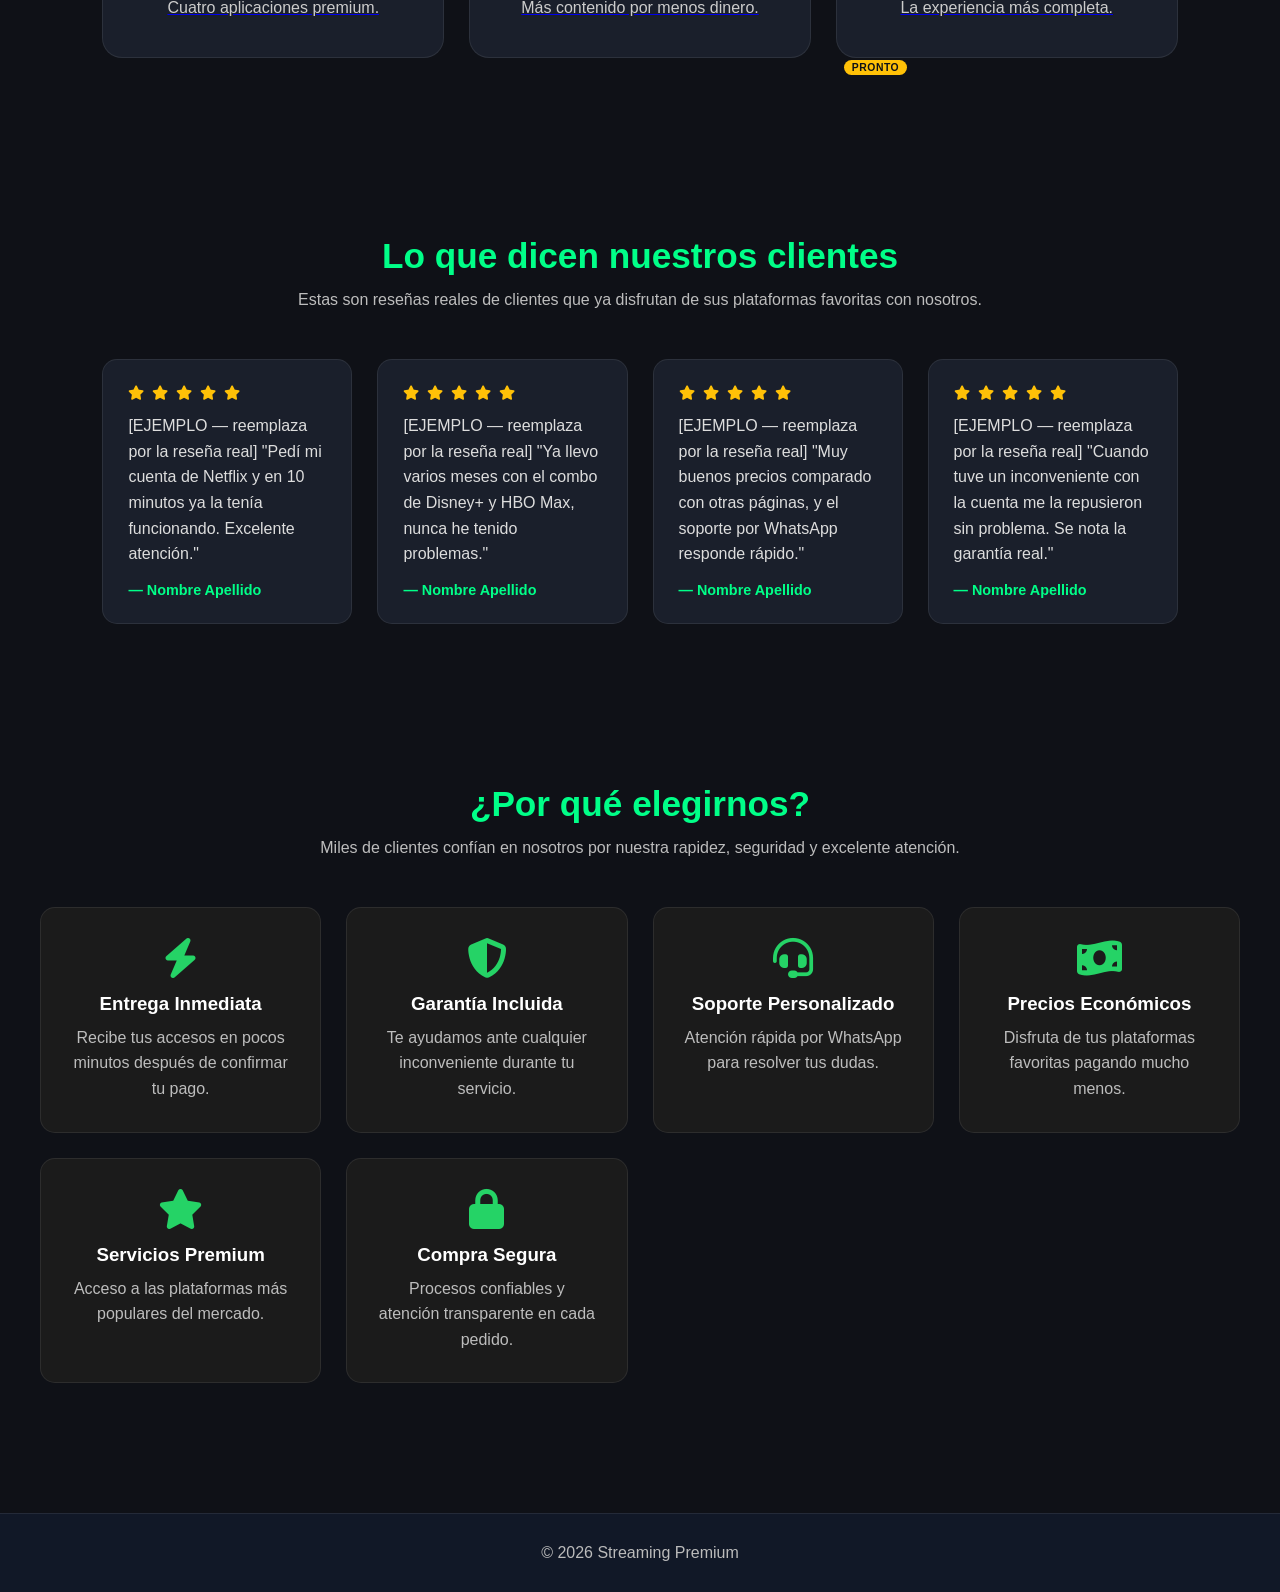
==== commit 6551694d: "cambios" ====
--- a/index.html
+++ b/index.html
@@ -1,384 +1,393 @@
-<!DOCTYPE html>
+<!doctype html>
 <html lang="es">
-<head>
-    <meta charset="UTF-8">
-    <meta name="viewport" content="width=device-width, initial-scale=1.0">
+  <head>
+    <meta charset="UTF-8" />
+    <meta name="viewport" content="width=device-width, initial-scale=1.0" />
+    <meta
+      name="description"
+      content="Cuentas y combos premium de Netflix, Disney+, HBO Max, Prime Video, Spotify, IPTV y más. Entrega rápida, garantía y soporte 24/7 por WhatsApp."
+    />
     <title>Streaming Premium</title>
 
-    <link rel="stylesheet" href="style.css">
-
-    <link href="https://cdnjs.cloudflare.com/ajax/libs/font-awesome/6.5.1/css/all.min.css" rel="stylesheet">
-
-    <link rel="icon" href="multimedia/favicon.svg" type="image/svg+xml">
-</head>
-<body>
-
+    <link rel="stylesheet" href="style.css" />
+
+    <link
+      href="https://cdnjs.cloudflare.com/ajax/libs/font-awesome/6.5.1/css/all.min.css"
+      rel="stylesheet"
+    />
+
+    <link rel="icon" href="multimedia/favicon.svg" type="image/svg+xml" />
+  </head>
+  <body>
     <!-- HEADER -->
 
     <header>
-
-        <div class="logo">
-            <a href="index.html">
-                STREAMING PREMIUM
-            </a>
-        </div>
-
-        <!-- BOTÓN MENÚ MÓVIL -->
-
-        <div class="menu-toggle" id="menu-toggle">
-            <i class="fa-solid fa-bars"></i>
-        </div>
-
-        <!-- MENÚ -->
-
-        <nav id="nav-menu">
-
-            <ul>
-
-                <li>
-                    <a href="index.html" target="_blank">
-                        Inicio
-                    </a>
-                </li>
-
-                <li class="dropdown">
-
-                    <div class="dropdown-header">
-
-                        <span>Categorías</span>
-
-                        <i class="fa-solid fa-chevron-down dropdown-toggle"></i>
-
-                    </div>
-
-                    <ul class="submenu">
-
-                        <li>
-                            <a href="pantalla-individual.html" target="_blank">
-                                Pantalla Individual
-                            </a>
-                        </li>
-
-                        <li>
-                            <a href="cuenta-completa.html" target="_blank">
-                                Cuenta Completa
-                            </a>
-                        </li>
-
-                        <li>
-                            <a href="combos-x2.html" target="_blank">
-                                Combos x2
-                            </a>
-                        </li>
-
-                        <li>
-                            <a href="combos-x3-netflix.html" target="_blank">
-                                Combos x3 con Netflix
-                            </a>
-                        </li>
-
-                        <li>
-                            <a href="combos-x3.html" target="_blank">
-                                Combos x3 sin Netflix
-                            </a>
-                        </li>
-
-                        <li>
-                            <a href="combos-x4-netflix.html" target="_blank">
-                                Combos x4 con Netflix
-                            </a>
-                        </li>
-
-                        <li>
-                            <a href="combos-x4.html" target="_blank">
-                                Combos x4 sin Netflix
-                            </a>
-                        </li>
-
-                        <li>
-                            <a href="combos-x5.html" target="_blank">
-                                Combos x5
-                            </a>
-                        </li>
-
-                        <li>
-                            <a href="combos-x6.html" target="_blank">
-                                Combos x6
-                            </a>
-                        </li>
-
-                    </ul>
-
-                </li>
-
+      <div class="logo">
+        <a href="index.html"> STREAMING PREMIUM </a>
+      </div>
+
+      <!-- BOTÓN MENÚ MÓVIL -->
+
+      <div class="menu-toggle" id="menu-toggle">
+        <i class="fa-solid fa-bars" aria-hidden="true"></i>
+      </div>
+
+      <!-- MENÚ -->
+
+      <nav id="nav-menu">
+        <ul>
+          <li>
+            <a href="index.html"> Inicio </a>
+          </li>
+
+          <li class="dropdown">
+            <div class="dropdown-header">
+              <span>Categorías</span>
+
+              <i
+                class="fa-solid fa-chevron-down dropdown-toggle"
+                aria-hidden="true"
+              ></i>
+            </div>
+
+            <ul class="submenu">
+              <li>
+                <a href="pantalla-individual.html"> Pantalla Individual </a>
+              </li>
+
+              <li>
+                <a href="cuenta-completa.html"> Cuenta Completa </a>
+              </li>
+
+              <li>
+                <a href="combos-x2.html"> Combos x2 </a>
+              </li>
+
+              <li>
+                <a href="combos-x3-netflix.html"> Combos x3 con Netflix </a>
+              </li>
+
+              <li>
+                <a href="combos-x3.html"> Combos x3 sin Netflix </a>
+              </li>
+
+              <li>
+                <a href="combos-x4-netflix.html"> Combos x4 con Netflix </a>
+              </li>
+
+              <li>
+                <a href="combos-x4.html"> Combos x4 sin Netflix </a>
+              </li>
+
+              <li>
+                <a href="combos-x5.html"> Combos x5 </a>
+              </li>
+
+              <li>
+                <a href="combos-x6.html"> Combos x6 </a>
+              </li>
             </ul>
-
-        </nav>
-
-        <a
+          </li>
+        </ul>
+      </nav>
+
+      <a
+        href="https://wa.me/573224717356"
+        class="header-whatsapp"
+        target="_blank"
+      >
+        <i aria-hidden="true" class="fab fa-whatsapp"></i>
+        Comprar
+      </a>
+    </header>
+
+    <!-- HERO -->
+
+    <section class="hero">
+      <div class="hero-content">
+        <span class="hero-badge"> 🔥 Más de 50 servicios disponibles </span>
+
+        <h1>
+          Tus plataformas favoritas<br />
+          al mejor precio
+        </h1>
+
+        <p>
+          Disfruta de Netflix, Disney+, HBO Max, Prime Video, Spotify, IPTV,
+          Crunchyroll, Canva Pro, ChatGPT Plus y muchas más plataformas con
+          soporte y garantía.
+        </p>
+
+        <div class="hero-buttons">
+          <a href="#catalogo" class="btn"> Ver Categorías </a>
+
+          <a
             href="https://wa.me/573224717356"
-            class="header-whatsapp"
+            class="btn-whatsapp"
             target="_blank"
-        >
-            <i class="fab fa-whatsapp"></i>
-            Comprar
-        </a>
-
-    </header>
-
-    <!-- HERO -->
-
-    <section class="hero">
-
-        <div class="hero-content">
-
-            <span class="hero-badge">
-                🔥 Más de 50 servicios disponibles
-            </span>
-
-            <h1>
-                Tus plataformas favoritas<br>
-                al mejor precio
-            </h1>
-
-            <p>
-                Disfruta de Netflix, Disney+, HBO Max, Prime Video,
-                Spotify, IPTV, Crunchyroll, Canva Pro, ChatGPT Plus
-                y muchas más plataformas con soporte y garantía.
-            </p>
-
-            <div class="hero-buttons">
-
-                <a href="#catalogo" class="btn">
-                    Ver Categorías
-                </a>
-
-                <a href="https://wa.me/573224717356" class="btn-whatsapp" target="_blank">
-                    WhatsApp
-                </a>
-
-            </div>
-
-            <div class="hero-info">
-
-                <div>
-                    <i class="fa-solid fa-bolt"></i>
-                    Entrega rápida
-                </div>
-
-                <div>
-                    <i class="fa-solid fa-shield-halved"></i>
-                    Garantía
-                </div>
-
-                <div>
-                    <i class="fa-solid fa-headset"></i>
-                    Soporte 24/7
-                </div>
-
-            </div>
-
-        </div>
-
+          >
+            WhatsApp
+          </a>
+        </div>
+
+        <div class="hero-info">
+          <div>
+            <i aria-hidden="true" class="fa-solid fa-bolt"></i>
+            Entrega rápida
+          </div>
+
+          <div>
+            <i aria-hidden="true" class="fa-solid fa-shield-halved"></i>
+            Garantía
+          </div>
+
+          <div>
+            <i aria-hidden="true" class="fa-solid fa-headset"></i>
+            Soporte 24/7
+          </div>
+        </div>
+      </div>
     </section>
 
     <!-- CATEGORÍAS -->
 
     <section class="categorias" id="catalogo">
-
-        <h2>Nuestras Categorías</h2>
-
-        <p class="categorias-subtitulo">
-            Encuentra la opción perfecta para ti: pantallas individuales,
-            cuentas completas o combos premium con las mejores plataformas.
-        </p>
-
-        <div class="cards">
-
-            <!-- Pantalla Individual -->
-            <a href="pantalla-individual.html" class="card-link" target="_blank">
-                <div class="card">
-                    <i class="fa-solid fa-tv"></i>
-                    <h3>Pantalla Individual</h3>
-                    <p>
-                        Streaming, música,
-                        IPTV e inteligencia artificial.
-                    </p>
-                </div>
-            </a>
-
-            <!-- Cuenta Completa -->
-            <a href="cuenta-completa.html" class="card-link" target="_blank">
-                <div class="card">
-                    <i class="fa-solid fa-user-check"></i>
-                    <h3>Cuenta Completa</h3>
-                    <p>
-                        Acceso completo a diferentes plataformas.
-                    </p>
-                </div>
-            </a>
-
-            <!-- Combo x2 -->
-            <a href="combos-x2.html" class="card-link" target="_blank">
-                <div class="card">
-                    <i class="fa-solid fa-layer-group"></i>
-                    <h3>Combos x2 Apps</h3>
-                    <p>
-                        Dos aplicaciones en un mismo plan.
-                    </p>
-                </div>
-            </a>
-
-            <!-- Combo x3 Netflix -->
-            <a href="combos-x3-netflix.html" class="card-link" target="_blank">
-                <div class="card">
-                    <i class="fa-solid fa-film"></i>
-                    <h3>Combos x3 con Netflix</h3>
-                    <p>
-                        Combos especiales con Netflix.
-                    </p>
-                </div>
-            </a>
-
-            <!-- Combo x3 Sin Netflix -->
-            <a href="combos-x3.html" class="card-link" target="_blank">
-                <div class="card">
-                    <i class="fa-solid fa-clapperboard"></i>
-                    <h3>Combos x3 sin Netflix</h3>
-                    <p>
-                        Tres aplicaciones al mejor precio.
-                    </p>
-                </div>
-            </a>
-
-            <!-- Combo x4 Netflix -->
-            <a href="combos-x4-netflix.html" class="card-link" target="_blank">
-                <div class="card">
-                    <i class="fa-solid fa-video"></i>
-                    <h3>Combos x4 con Netflix</h3>
-                    <p>
-                        Cuatro aplicaciones con Netflix incluido.
-                    </p>
-                </div>
-            </a>
-
-            <!-- Combo x4 Sin Netflix -->
-            <a href="combos-x4.html" class="card-link" target="_blank">
-                <div class="card">
-                    <i class="fa-solid fa-photo-film"></i>
-                    <h3>Combos x4 sin Netflix</h3>
-                    <p>
-                        Cuatro aplicaciones premium.
-                    </p>
-                </div>
-            </a>
-
-            <!-- Combo x5 -->
-            <a href="combos-x5.html" class="card-link" target="_blank">
-                <div class="card">
-                    <i class="fa-solid fa-star"></i>
-                    <h3>Combos x5 Apps</h3>
-                    <p>
-                        Más contenido por menos dinero.
-                    </p>
-                </div>
-            </a>
-
-            <!-- Combo x6 -->
-            <a href="combos-x6.html" class="card-link" target="_blank">
-                <div class="card">
-                    <i class="fa-solid fa-crown"></i>
-                    <h3>Combos x6 Apps</h3>
-                    <p>
-                        La experiencia más completa.
-                    </p>
-                </div>
-            </a>
-
-        </div>
-
+      <h1>NUESTRAS CATEGORÍAS</h1>
+
+      <p class="categorias-subtitulo">
+        Encuentra la opción perfecta para ti: pantallas individuales, cuentas
+        completas o combos premium con las mejores plataformas.
+      </p>
+
+      <div class="cards">
+        <!-- Pantalla Individual -->
+        <a href="pantalla-individual.html" class="card-link">
+          <div class="card card-destacada">
+            <span class="mas-vendido">Más popular</span>
+            <i aria-hidden="true" class="fa-solid fa-tv"></i>
+            <h3>Pantalla Individual</h3>
+            <p>Streaming, música, IPTV e inteligencia artificial.</p>
+          </div>
+        </a>
+
+        <!-- Cuenta Completa -->
+        <a href="cuenta-completa.html" class="card-link">
+          <div class="card">
+            <i aria-hidden="true" class="fa-solid fa-user-check"></i>
+            <h3>Cuenta Completa</h3>
+            <p>Acceso completo a diferentes plataformas.</p>
+          </div>
+        </a>
+
+        <!-- Combo x2 -->
+        <a href="combos-x2.html" class="card-link">
+          <div class="card">
+            <i aria-hidden="true" class="fa-solid fa-layer-group"></i>
+            <h3>Combos x2 Apps</h3>
+            <p>Dos aplicaciones en un mismo plan.</p>
+          </div>
+        </a>
+
+        <!-- Combo x3 Netflix -->
+        <a href="combos-x3-netflix.html" class="card-link">
+          <div class="card">
+            <i aria-hidden="true" class="fa-solid fa-film"></i>
+            <h3>Combos x3 con Netflix</h3>
+            <p>Combos especiales con Netflix.</p>
+          </div>
+        </a>
+
+        <!-- Combo x3 Sin Netflix -->
+        <a href="combos-x3.html" class="card-link">
+          <div class="card">
+            <i aria-hidden="true" class="fa-solid fa-clapperboard"></i>
+            <h3>Combos x3 sin Netflix</h3>
+            <p>Tres aplicaciones al mejor precio.</p>
+          </div>
+        </a>
+
+        <!-- Combo x4 Netflix -->
+        <a href="combos-x4-netflix.html" class="card-link">
+          <div class="card">
+            <i aria-hidden="true" class="fa-solid fa-video"></i>
+            <h3>Combos x4 con Netflix</h3>
+            <p>Cuatro aplicaciones con Netflix incluido.</p>
+          </div>
+        </a>
+
+        <!-- Combo x4 Sin Netflix -->
+        <a href="combos-x4.html" class="card-link">
+          <div class="card">
+            <i aria-hidden="true" class="fa-solid fa-photo-film"></i>
+            <h3>Combos x4 sin Netflix</h3>
+            <p>Cuatro aplicaciones premium.</p>
+          </div>
+        </a>
+
+        <!-- Combo x5 -->
+        <a href="combos-x5.html" class="card-link">
+          <div class="card">
+            <i aria-hidden="true" class="fa-solid fa-star"></i>
+            <h3>Combos x5 Apps</h3>
+            <p>Más contenido por menos dinero.</p>
+          </div>
+        </a>
+
+        <!-- Combo x6 -->
+        <a href="combos-x6.html" class="card-link">
+          <div class="card">
+            <i aria-hidden="true" class="fa-solid fa-crown"></i>
+            <h3>Combos x6 Apps</h3>
+            <p>La experiencia más completa.</p>
+          </div>
+        </a>
+      </div>
     </section>
 
+    <!-- TESTIMONIOS -->
+    <!--
+        ⚠️ REEMPLAZA ESTOS 4 TESTIMONIOS POR RESEÑAS REALES DE TUS CLIENTES.
+        Por cada .review necesitas: nombre + inicial (ej: "Camila R."),
+        cantidad de estrellas (repite/quita <i class="fa-solid fa-star">)
+        y el texto de la reseña dentro del <p>.
+    -->
+
+    <section class="testimonios">
+      <h2>Lo que dicen nuestros clientes</h2>
+
+      <p class="testimonios-subtitulo">
+        Estas son reseñas reales de clientes que ya disfrutan de sus plataformas
+        favoritas con nosotros.
+      </p>
+
+      <div class="reviews">
+        <div class="review">
+          <div class="review-stars">
+            <i aria-hidden="true" class="fa-solid fa-star"></i>
+            <i aria-hidden="true" class="fa-solid fa-star"></i>
+            <i aria-hidden="true" class="fa-solid fa-star"></i>
+            <i aria-hidden="true" class="fa-solid fa-star"></i>
+            <i aria-hidden="true" class="fa-solid fa-star"></i>
+          </div>
+          <p>
+            [EJEMPLO — reemplaza por la reseña real] "Pedí mi cuenta de Netflix
+            y en 10 minutos ya la tenía funcionando. Excelente atención."
+          </p>
+          <span class="review-autor">— Nombre Apellido</span>
+        </div>
+
+        <div class="review">
+          <div class="review-stars">
+            <i aria-hidden="true" class="fa-solid fa-star"></i>
+            <i aria-hidden="true" class="fa-solid fa-star"></i>
+            <i aria-hidden="true" class="fa-solid fa-star"></i>
+            <i aria-hidden="true" class="fa-solid fa-star"></i>
+            <i aria-hidden="true" class="fa-solid fa-star"></i>
+          </div>
+          <p>
+            [EJEMPLO — reemplaza por la reseña real] "Ya llevo varios meses con
+            el combo de Disney+ y HBO Max, nunca he tenido problemas."
+          </p>
+          <span class="review-autor">— Nombre Apellido</span>
+        </div>
+
+        <div class="review">
+          <div class="review-stars">
+            <i aria-hidden="true" class="fa-solid fa-star"></i>
+            <i aria-hidden="true" class="fa-solid fa-star"></i>
+            <i aria-hidden="true" class="fa-solid fa-star"></i>
+            <i aria-hidden="true" class="fa-solid fa-star"></i>
+            <i aria-hidden="true" class="fa-solid fa-star"></i>
+          </div>
+          <p>
+            [EJEMPLO — reemplaza por la reseña real] "Muy buenos precios
+            comparado con otras páginas, y el soporte por WhatsApp responde
+            rápido."
+          </p>
+          <span class="review-autor">— Nombre Apellido</span>
+        </div>
+
+        <div class="review">
+          <div class="review-stars">
+            <i aria-hidden="true" class="fa-solid fa-star"></i>
+            <i aria-hidden="true" class="fa-solid fa-star"></i>
+            <i aria-hidden="true" class="fa-solid fa-star"></i>
+            <i aria-hidden="true" class="fa-solid fa-star"></i>
+            <i aria-hidden="true" class="fa-solid fa-star"></i>
+          </div>
+          <p>
+            [EJEMPLO — reemplaza por la reseña real] "Cuando tuve un
+            inconveniente con la cuenta me la repusieron sin problema. Se nota
+            la garantía real."
+          </p>
+          <span class="review-autor">— Nombre Apellido</span>
+        </div>
+      </div>
+    </section>
+
     <!-- BENEFICIOS -->
 
     <section class="beneficios">
-
-        <h2>¿Por qué elegirnos?</h2>
-
-        <p class="beneficios-subtitulo">
-            Miles de clientes confían en nosotros por nuestra rapidez,
-            seguridad y excelente atención.
-        </p>
-
-        <div class="beneficios-grid">
-
-            <div class="beneficio">
-                <i class="fa-solid fa-bolt"></i>
-                <h3>Entrega Inmediata</h3>
-                <p>
-                    Recibe tus accesos en pocos minutos después de confirmar tu pago.
-                </p>
-            </div>
-
-            <div class="beneficio">
-                <i class="fa-solid fa-shield-halved"></i>
-                <h3>Garantía Incluida</h3>
-                <p>
-                    Te ayudamos ante cualquier inconveniente durante tu servicio.
-                </p>
-            </div>
-
-            <div class="beneficio">
-                <i class="fa-solid fa-headset"></i>
-                <h3>Soporte Personalizado</h3>
-                <p>
-                    Atención rápida por WhatsApp para resolver tus dudas.
-                </p>
-            </div>
-
-            <div class="beneficio">
-                <i class="fa-solid fa-money-bill-wave"></i>
-                <h3>Precios Económicos</h3>
-                <p>
-                    Disfruta de tus plataformas favoritas pagando mucho menos.
-                </p>
-            </div>
-
-            <div class="beneficio">
-                <i class="fa-solid fa-star"></i>
-                <h3>Servicios Premium</h3>
-                <p>
-                    Acceso a las plataformas más populares del mercado.
-                </p>
-            </div>
-
-            <div class="beneficio">
-                <i class="fa-solid fa-lock"></i>
-                <h3>Compra Segura</h3>
-                <p>
-                    Procesos confiables y atención transparente en cada pedido.
-                </p>
-            </div>
-
-        </div>
-
+      <h2>¿Por qué elegirnos?</h2>
+
+      <p class="beneficios-subtitulo">
+        Miles de clientes confían en nosotros por nuestra rapidez, seguridad y
+        excelente atención.
+      </p>
+
+      <div class="beneficios-grid">
+        <div class="beneficio">
+          <i aria-hidden="true" class="fa-solid fa-bolt"></i>
+          <h3>Entrega Inmediata</h3>
+          <p>
+            Recibe tus accesos en pocos minutos después de confirmar tu pago.
+          </p>
+        </div>
+
+        <div class="beneficio">
+          <i aria-hidden="true" class="fa-solid fa-shield-halved"></i>
+          <h3>Garantía Incluida</h3>
+          <p>Te ayudamos ante cualquier inconveniente durante tu servicio.</p>
+        </div>
+
+        <div class="beneficio">
+          <i aria-hidden="true" class="fa-solid fa-headset"></i>
+          <h3>Soporte Personalizado</h3>
+          <p>Atención rápida por WhatsApp para resolver tus dudas.</p>
+        </div>
+
+        <div class="beneficio">
+          <i aria-hidden="true" class="fa-solid fa-money-bill-wave"></i>
+          <h3>Precios Económicos</h3>
+          <p>Disfruta de tus plataformas favoritas pagando mucho menos.</p>
+        </div>
+
+        <div class="beneficio">
+          <i aria-hidden="true" class="fa-solid fa-star"></i>
+          <h3>Servicios Premium</h3>
+          <p>Acceso a las plataformas más populares del mercado.</p>
+        </div>
+
+        <div class="beneficio">
+          <i aria-hidden="true" class="fa-solid fa-lock"></i>
+          <h3>Compra Segura</h3>
+          <p>Procesos confiables y atención transparente en cada pedido.</p>
+        </div>
+      </div>
     </section>
 
     <!-- FOOTER -->
 
     <footer>
-        <p>
-            © 2026 Streaming Premium
-        </p>
+      <p>© 2026 Streaming Premium</p>
     </footer>
 
     <!-- BOTÓN WHATSAPP -->
 
     <a href="https://wa.me/573224717356" class="whatsapp" target="_blank">
-        <i class="fab fa-whatsapp"></i>
+      <i aria-hidden="true" class="fab fa-whatsapp"></i>
     </a>
 
     <script src="script.js"></script>
-
-</body>
-</html>+  </body>
+</html>
--- a/style.css
+++ b/style.css
@@ -2,71 +2,72 @@
    RESET GENERAL
 ========================= */
 
-*{
-    margin:0;
-    padding:0;
-    box-sizing:border-box;
-    font-family:'Segoe UI', Tahoma, Geneva, Verdana, sans-serif;
-    scroll-behavior:smooth;
-}
-
-html{
-    scroll-behavior: smooth;
-}
-
-body{
-    background:#0f1117;
-    color:#fff;
-    overflow-x:hidden;
+* {
+  margin: 0;
+  padding: 0;
+  box-sizing: border-box;
+  font-family: "Segoe UI", Tahoma, Geneva, Verdana, sans-serif;
+  scroll-behavior: smooth;
+}
+
+html {
+  scroll-behavior: smooth;
+}
+
+body {
+  background: #0f1117;
+  color: #fff;
+  overflow-x: hidden;
 }
 
 /* =========================
    HEADER
 ========================= */
 
-header{
-    position:fixed;
-    top:0;
-    left:0;
-    width:100%;
-    background:#111827;
-    display:flex;
-    justify-content:space-between;
-    align-items:center;
-    padding:15px 5%;
-    z-index:1000;
-    box-shadow:0 4px 15px rgba(0,0,0,.4);
-}
-
-.logo{
-    font-size:1.5rem;
-    font-weight:bold;
-    color:#00ff88;
-    white-space:nowrap;
-}
-
-.logo a{
-    text-decoration:none;
-    color:white;
-    font-weight:bold;
-}
-
-nav ul{
-    list-style:none;
-    display:flex;
-    gap:20px;
-    flex-wrap:wrap;
-}
-
-nav ul li a{
-    color:white;
-    text-decoration:none;
-    font-weight:500;
-    transition:.3s;
-}
-
-nav ul li a:hover{
-    color:#00ff88;
+header {
+  position: fixed;
+  top: 0;
+  left: 0;
+  width: 100%;
+  background: #111827;
+  display: flex;
+  justify-content: space-between;
+  align-items: center;
+  padding: 15px 5%;
+  z-index: 1000;
+  box-shadow: 0 4px 15px rgba(0, 0, 0, 0.4);
+}
+
+.logo {
+  font-size: 1.5rem;
+  font-weight: bold;
+  color: #00ff88;
+  white-space: nowrap;
+}
+
+.logo a {
+  text-decoration: none;
+  color: white;
+  font-weight: bold;
+}
+
+nav ul {
+  list-style: none;
+  display: flex;
+  align-items: center;
+  gap: 20px;
+  flex-wrap: wrap;
+}
+
+nav ul li a {
+  color: white;
+  text-decoration: none;
+  font-weight: 500;
+  transition: 0.3s;
+}
+
+nav ul li a:hover {
+  color: #00ff88;
 }
 
 /* =========================
@@ -74,756 +75,1074 @@
 ========================= */
 
 .dropdown {
-    position: relative;
-}
-
-.dropdown-header{
-    display:flex;
-    justify-content:space-between;
-    align-items:center;
-    padding:15px 20px;
-    cursor:pointer;
-    color:#fff;
-}
-
-.dropdown-toggle{
-    cursor:pointer;
-    transition:.3s;
-}
-
-.dropdown.open .dropdown-toggle{
-    transform:rotate(180deg);
+  position: relative;
+}
+
+.dropdown-header {
+  display: flex;
+  justify-content: space-between;
+  align-items: center;
+  padding: 15px 20px;
+  cursor: pointer;
+  color: #fff;
+}
+
+.dropdown-toggle {
+  cursor: pointer;
+  transition: 0.3s;
+}
+
+.dropdown.open .dropdown-toggle {
+  transform: rotate(180deg);
 }
 
 .submenu {
+  position: absolute;
+  top: 100%;
+  left: 0;
+  background: #1a1f2b;
+  min-width: 260px;
+  display: none;
+  flex-direction: column;
+  padding: 10px 0;
+  border-radius: 12px;
+  box-shadow: 0 10px 25px rgba(0, 0, 0, 0.4);
+  z-index: 1000;
+}
+
+.submenu li {
+  list-style: none;
+  width: 100%;
+}
+
+.submenu a {
+  display: block;
+  padding: 12px 20px;
+  color: white;
+  text-decoration: none;
+  transition: 0.3s;
+}
+
+.submenu a:hover {
+  background: #00ff88;
+  color: #000;
+}
+
+/* SOLO escritorio */
+@media (min-width: 769px) {
+  .dropdown:hover .submenu {
+    display: flex;
+  }
+}
+
+/* Flecha giratoria */
+.dropdown > a .fa-chevron-down {
+  transition: transform 0.3s;
+}
+
+.dropdown.open > a .fa-chevron-down {
+  transform: rotate(180deg);
+}
+
+/* BOTÓN WHATSAPP HEADER */
+
+.header-whatsapp {
+  background: #25d366;
+  color: white;
+  text-decoration: none;
+  padding: 10px 18px;
+  border-radius: 30px;
+  font-weight: bold;
+  display: flex;
+  align-items: center;
+  gap: 8px;
+  transition: 0.3s;
+}
+
+.header-whatsapp:hover {
+  transform: translateY(-2px);
+  background: #1ebe5d;
+}
+
+/* =========================
+   MENÚ HAMBURGUESA (botón)
+========================= */
+
+.menu-toggle {
+  display: none;
+  font-size: 1.8rem;
+  cursor: pointer;
+  color: white;
+}
+
+/* =========================
+   HERO PRINCIPAL
+========================= */
+
+.hero {
+  position: relative;
+  min-height: 100vh;
+  display: flex;
+  justify-content: center;
+  align-items: center;
+  text-align: center;
+  padding: 90px 20px 50px;
+  overflow: hidden;
+
+  background:
+    radial-gradient(circle at 15% 20%, rgba(0, 255, 136, 0.14), transparent 45%),
+    radial-gradient(circle at 85% 15%, rgba(0, 255, 136, 0.1), transparent 40%),
+    radial-gradient(circle at 50% 100%, rgba(0, 255, 136, 0.08), transparent 55%),
+    linear-gradient(180deg, #0f1117 0%, #141926 55%, #0f1117 100%);
+}
+
+.hero::before {
+  content: "";
+  position: absolute;
+  inset: 0;
+  background-image:
+    linear-gradient(rgba(255, 255, 255, 0.035) 1px, transparent 1px),
+    linear-gradient(90deg, rgba(255, 255, 255, 0.035) 1px, transparent 1px);
+  background-size: 44px 44px;
+  mask-image: radial-gradient(ellipse at center, #000 40%, transparent 80%);
+  pointer-events: none;
+}
+
+.hero-content {
+  position: relative;
+  z-index: 1;
+  max-width: 800px;
+}
+
+.breadcrumb {
+  display: flex;
+  justify-content: center;
+  align-items: center;
+  gap: 8px;
+  flex-wrap: wrap;
+  margin-bottom: 20px;
+  font-size: 0.85rem;
+  color: #999;
+}
+
+.breadcrumb a {
+  color: #999;
+  text-decoration: none;
+  transition: 0.3s;
+}
+
+.breadcrumb a:hover {
+  color: #00ff88;
+}
+
+.breadcrumb span {
+  color: #555;
+}
+
+.breadcrumb-actual {
+  color: #00ff88 !important;
+  font-weight: 600;
+}
+
+.hero-badge {
+  display: inline-block;
+  background: rgba(0, 255, 136, 0.15);
+  color: #00ff88;
+  padding: 8px 18px;
+  border-radius: 30px;
+  margin-bottom: 25px;
+  font-size: 0.9rem;
+  border: 1px solid rgba(0, 255, 136, 0.3);
+}
+
+.hero h1 {
+  font-size: 4rem;
+  line-height: 1.1;
+  margin-bottom: 25px;
+}
+
+.hero p {
+  max-width: 700px;
+  margin: 0 auto 35px;
+  font-size: 1.2rem;
+  color: #ddd;
+  line-height: 1.7;
+}
+
+.hero-buttons {
+  display: flex;
+  justify-content: center;
+  gap: 15px;
+  flex-wrap: wrap;
+  margin-bottom: 40px;
+}
+
+.btn-whatsapp {
+  background: transparent;
+  border: 2px solid #25d366;
+  color: #25d366;
+  padding: 12px 25px;
+  border-radius: 30px;
+  text-decoration: none;
+  font-weight: bold;
+  transition: 0.3s;
+}
+
+.btn-whatsapp:hover {
+  background: #25d366;
+  color: #fff;
+  box-shadow: 0 0 20px rgba(37, 211, 102, 0.6);
+}
+
+.hero-info {
+  display: flex;
+  justify-content: center;
+  gap: 30px;
+  flex-wrap: wrap;
+}
+
+.hero-info div {
+  display: flex;
+  align-items: center;
+  gap: 10px;
+  color: #ccc;
+}
+
+.hero-info i {
+  color: #00ff88;
+}
+
+/* =========================
+   HERO SECUNDARIO
+========================= */
+
+.hero-secundario {
+  min-height: 40vh;
+  display: flex;
+  justify-content: center;
+  align-items: center;
+  text-align: center;
+  padding-top: 120px;
+
+  background:
+    linear-gradient(rgba(0, 0, 0, 0.8), rgba(0, 0, 0, 0.8)),
+    url("https://images.unsplash.com/photo-1574375927938-d5a98e8ffe85");
+
+  background-size: cover;
+  background-position: center;
+}
+
+.hero-secundario h1 {
+  font-size: 2.8rem;
+  margin-bottom: 15px;
+}
+
+.hero-secundario p {
+  color: #ddd;
+}
+
+/* =========================
+   BOTONES
+========================= */
+
+.btn,
+button {
+  background: #00ff88;
+  color: #000;
+  border: none;
+  padding: 12px 25px;
+  border-radius: 30px;
+  cursor: pointer;
+  font-weight: bold;
+  transition: 0.3s;
+  text-decoration: none;
+  display: inline-block;
+}
+
+.btn:hover,
+button:hover {
+  background: #00d974;
+  transform: translateY(-3px);
+  box-shadow: 0 0 20px rgba(0, 255, 136, 0.5);
+}
+
+/* =========================
+   SECCIONES
+========================= */
+
+section {
+  padding: 80px 8%;
+}
+
+section h2 {
+  text-align: center;
+  margin-bottom: 40px;
+  font-size: 2rem;
+  color: #00ff88;
+}
+
+/* Título principal de página (antes h2, ahora h1 para SEO/orientación) */
+section.planes h1,
+section.categorias h1 {
+  position: relative;
+  text-align: center;
+  margin-bottom: 25px;
+  padding-bottom: 20px;
+  font-size: 2.2rem;
+  color: #00ff88;
+  letter-spacing: 0.5px;
+  font-weight: 800;
+}
+
+section.planes h1::after,
+section.categorias h1::after {
+  content: "";
+  position: absolute;
+  bottom: 0;
+  left: 50%;
+  transform: translateX(-50%);
+  width: 70px;
+  height: 4px;
+  border-radius: 4px;
+  background: #00ff88;
+}
+
+/* Secciones "banner" que solo contienen el título (sin tarjetas) */
+section.planes:has(> h1:only-child) {
+  padding-bottom: 0;
+}
+
+/* =========================
+   CATEGORÍAS
+========================= */
+
+.categorias-subtitulo {
+  max-width: 700px;
+  margin: 0 auto 40px;
+  text-align: center;
+  color: #ccc;
+  line-height: 1.6;
+}
+
+#catalogo {
+  scroll-margin-top: 100px;
+}
+
+.grupo-titulo {
+  color: #00ff88;
+  margin: 50px 0 25px;
+  text-align: center;
+  font-size: 1.4rem;
+}
+
+.categoria-badge {
+  display: inline-block;
+  padding: 5px 12px;
+  border-radius: 20px;
+  background: #00ff88;
+  color: #000;
+  font-size: 0.8rem;
+  font-weight: bold;
+  margin-bottom: 15px;
+}
+
+.btn-card {
+  display: inline-block;
+  margin-top: 15px;
+  padding: 10px 20px;
+  background: #00ff88;
+  color: #000;
+  text-decoration: none;
+  border-radius: 30px;
+  font-weight: bold;
+}
+
+.card-destacada {
+  position: relative;
+  border: 2px solid #00ff88;
+}
+
+/* Reserva espacio arriba para que la insignia no tape el título,
+   sin importar si el nombre del producto ocupa 1 o 2 líneas */
+.card.card-destacada {
+  padding-top: 54px;
+}
+
+.card .mas-vendido {
+  position: absolute;
+  top: 14px;
+  left: 50%;
+  transform: translateX(-50%);
+  background: #00ff88;
+  color: #000;
+  padding: 6px 16px;
+  border-radius: 20px;
+  font-size: 0.85rem;
+  font-weight: 800;
+  letter-spacing: 0.3px;
+  white-space: nowrap;
+  text-transform: uppercase;
+  box-shadow: 0 2px 10px rgba(0, 255, 136, 0.4);
+}
+
+/* =========================
+   CARDS
+========================= */
+
+.cards {
+  display: grid;
+  grid-template-columns: repeat(auto-fit, minmax(260px, 1fr));
+  gap: 25px;
+}
+
+.card {
+  background: #1a1f2b;
+  border-radius: 20px;
+  padding: 25px;
+  text-align: center;
+  transition: 0.3s;
+  border: 1px solid rgba(255, 255, 255, 0.08);
+}
+
+.card:hover {
+  transform: translateY(-8px);
+  box-shadow: 0 10px 25px rgba(0, 255, 136, 0.15);
+}
+
+.card img {
+  width: 100px;
+  height: 100px;
+  object-fit: contain;
+  margin-bottom: 15px;
+}
+
+.card h3 {
+  margin-bottom: 10px;
+  color: #fff;
+}
+
+.card p {
+  color: #ccc;
+  margin-bottom: 15px;
+}
+
+.card span {
+  display: block;
+  font-size: 1.4rem;
+  color: #00ff88;
+  font-weight: bold;
+  margin-bottom: 15px;
+}
+
+/* =========================
+   ESTADÍSTICAS
+========================= */
+
+.stats {
+  display: flex;
+  justify-content: center;
+  gap: 50px;
+  flex-wrap: wrap;
+  text-align: center;
+}
+
+.stat {
+  background: #1a1f2b;
+  padding: 30px;
+  border-radius: 15px;
+  min-width: 180px;
+}
+
+.stat h3 {
+  color: #00ff88;
+  font-size: 2rem;
+  margin-bottom: 10px;
+}
+
+/* =========================
+   TESTIMONIOS
+========================= */
+
+.testimonios {
+  text-align: center;
+}
+
+.testimonios h2 {
+  font-size: 2.2rem;
+  margin-bottom: 15px;
+}
+
+.testimonios-subtitulo {
+  max-width: 700px;
+  margin: 0 auto 50px;
+  color: #bdbdbd;
+}
+
+.reviews {
+  display: grid;
+  grid-template-columns: repeat(auto-fit, minmax(250px, 1fr));
+  gap: 25px;
+  text-align: left;
+}
+
+.review {
+  background: #1a1f2b;
+  padding: 25px;
+  border-radius: 15px;
+  border: 1px solid rgba(255, 255, 255, 0.08);
+  transition: 0.3s;
+}
+
+.review:hover {
+  transform: translateY(-6px);
+  border-color: rgba(0, 255, 136, 0.4);
+}
+
+.review-stars {
+  color: #ffc107;
+  font-size: 0.9rem;
+  letter-spacing: 2px;
+}
+
+.review p {
+  margin-top: 12px;
+  color: #ddd;
+  line-height: 1.6;
+}
+
+.review-autor {
+  display: block;
+  margin-top: 15px;
+  color: #00ff88;
+  font-weight: 600;
+  font-size: 0.9rem;
+}
+
+/* =========================
+   BENEFICIOS
+========================= */
+
+.beneficios {
+  padding: 80px 20px;
+  text-align: center;
+}
+
+.beneficios h2 {
+  font-size: 2.2rem;
+  margin-bottom: 15px;
+}
+
+.beneficios-subtitulo {
+  max-width: 700px;
+  margin: 0 auto 50px;
+  color: #bdbdbd;
+  font-size: 1rem;
+}
+
+.beneficios-grid {
+  display: grid;
+  grid-template-columns: repeat(auto-fit, minmax(250px, 1fr));
+  gap: 25px;
+  max-width: 1200px;
+  margin: auto;
+}
+
+.beneficio {
+  background: #1b1b1b;
+  padding: 30px;
+  border-radius: 15px;
+  transition: 0.3s;
+  border: 1px solid rgba(255, 255, 255, 0.08);
+}
+
+.beneficio:hover {
+  transform: translateY(-8px);
+  border-color: #25d366;
+}
+
+.beneficio i {
+  font-size: 2.5rem;
+  color: #25d366;
+  margin-bottom: 15px;
+}
+
+.beneficio h3 {
+  margin-bottom: 10px;
+}
+
+.beneficio p {
+  color: #bdbdbd;
+  line-height: 1.6;
+}
+
+/* =========================
+   FOOTER
+========================= */
+
+footer {
+  background: #111827;
+  text-align: center;
+  padding: 30px;
+  margin-top: 50px;
+  border-top: 1px solid rgba(255, 255, 255, 0.08);
+}
+
+footer p {
+  color: #bbb;
+}
+
+/* =========================
+   WHATSAPP FLOTANTE
+========================= */
+
+.whatsapp {
+  position: fixed;
+  right: 25px;
+  bottom: 25px;
+  width: 65px;
+  height: 65px;
+  border-radius: 50%;
+  background: #25d366;
+  color: white;
+  display: flex;
+  justify-content: center;
+  align-items: center;
+  font-size: 32px;
+  text-decoration: none;
+  box-shadow: 0 0 20px rgba(37, 211, 102, 0.5);
+  z-index: 999;
+  transition: 0.3s;
+  animation: pulso-whatsapp 2.5s infinite;
+}
+
+@keyframes pulso-whatsapp {
+  0% {
+    box-shadow: 0 0 0 0 rgba(37, 211, 102, 0.6);
+  }
+  70% {
+    box-shadow: 0 0 0 14px rgba(37, 211, 102, 0);
+  }
+  100% {
+    box-shadow: 0 0 0 0 rgba(37, 211, 102, 0);
+  }
+}
+
+.whatsapp:hover {
+  transform: scale(1.1);
+  animation-play-state: paused;
+}
+
+/* =========================
+   SCROLLBAR
+========================= */
+
+::-webkit-scrollbar {
+  width: 10px;
+}
+
+::-webkit-scrollbar-track {
+  background: #111;
+}
+
+::-webkit-scrollbar-thumb {
+  background: #00ff88;
+  border-radius: 10px;
+}
+
+/* =========================
+   RESPONSIVE TABLET
+========================= */
+
+@media (max-width: 992px) {
+  header {
+    flex-direction: column;
+    gap: 15px;
+    padding: 15px 5%;
+  }
+
+  nav ul {
+    justify-content: center;
+    gap: 15px;
+  }
+
+  .hero {
+    padding: 180px 20px 80px;
+  }
+
+  .hero h1 {
+    font-size: 3rem;
+  }
+
+  .hero-secundario h1 {
+    font-size: 2.2rem;
+  }
+
+  .beneficios-grid {
+    grid-template-columns: repeat(2, 1fr);
+  }
+}
+
+/* =========================
+   RESPONSIVE CELULAR
+   (header, menú hamburguesa y submenú táctil)
+========================= */
+
+@media (max-width: 768px) {
+  header {
+    flex-direction: row;
+    justify-content: space-between;
+    align-items: center;
+    padding: 15px 5%;
+  }
+
+  .logo {
+    font-size: 1.3rem;
+  }
+
+  .menu-toggle {
+    display: block;
+    font-size: 1.8rem;
+    cursor: pointer;
+    z-index: 1002;
+  }
+
+  .header-whatsapp {
+    display: none;
+  }
+
+  /* MENÚ PRINCIPAL */
+
+  nav {
+    display: none;
     position: absolute;
     top: 100%;
     left: 0;
+    width: 100%;
+    background: #111827;
+    box-shadow: 0 10px 20px rgba(0, 0, 0, 0.3);
+    z-index: 1001;
+  }
+
+  nav.active {
+    display: block;
+  }
+
+  nav ul {
+    display: flex;
+    flex-direction: column;
+    width: 100%;
+    gap: 0;
+  }
+
+  nav ul li {
+    width: 100%;
+  }
+
+  nav ul li a {
+    display: block;
+    width: 100%;
+    padding: 15px 20px;
+    border-top: 1px solid rgba(255, 255, 255, 0.08);
+  }
+
+  /* SUBMENÚ */
+
+  .submenu {
+    display: none;
+    position: static;
     background: #1a1f2b;
-    min-width: 260px;
-    display: none;
+    width: 100%;
+    min-width: 100%;
+    box-shadow: none;
+    border-radius: 0;
+    padding: 0;
+  }
+
+  .submenu.open {
+    display: flex;
     flex-direction: column;
-    padding: 10px 0;
-    border-radius: 12px;
-    box-shadow: 0 10px 25px rgba(0,0,0,.4);
-    z-index: 1000;
-}
-
-.submenu li {
-    list-style: none;
+  }
+
+  .submenu a {
+    padding: 12px 35px;
+    font-size: 0.95rem;
+    border-top: 1px solid rgba(255, 255, 255, 0.05);
+  }
+
+  .hero {
+    min-height: auto;
+    padding: 220px 20px 80px;
+  }
+
+  .hero h1 {
+    font-size: 2.3rem;
+  }
+
+  .hero p {
+    font-size: 1rem;
+  }
+
+  .hero-buttons {
+    flex-direction: column;
+    align-items: center;
+  }
+
+  .hero-buttons a {
     width: 100%;
-}
-
-.submenu a {
-    display: block;
-    padding: 12px 20px;
-    color: white;
-    text-decoration: none;
-    transition: .3s;
-}
-
-.submenu a:hover {
-    background: #00ff88;
-    color: #000;
-}
-
-/* SOLO escritorio */
-@media (min-width: 769px){
-
-    .dropdown:hover .submenu{
-        display:flex;
-    }
-
-}
-
-/* Flecha giratoria */
-.dropdown > a .fa-chevron-down {
-    transition: transform 0.3s;
-}
-
-.dropdown.open > a .fa-chevron-down {
-    transform: rotate(180deg);
-}
-
-/* BOTÓN WHATSAPP HEADER */
-
-.header-whatsapp{
-    background:#25D366;
-    color:white;
-    text-decoration:none;
-    padding:10px 18px;
-    border-radius:30px;
-    font-weight:bold;
-    display:flex;
-    align-items:center;
-    gap:8px;
-    transition:.3s;
-}
-
-.header-whatsapp:hover{
-    transform:translateY(-2px);
-    background:#1ebe5d;
-}
-
-/* =========================
-   MENÚ HAMBURGUESA (botón)
-========================= */
-
-.menu-toggle{
-    display:none;
-    font-size:1.8rem;
-    cursor:pointer;
-    color:white;
-}
-
-/* =========================
-   HERO PRINCIPAL
-========================= */
-
-.hero{
-    min-height:100vh;
-    display:flex;
-    justify-content:center;
-    align-items:center;
-    text-align:center;
-    padding:90px 20px 50px;
-
-    background:
-        linear-gradient(rgba(0,0,0,.75), rgba(0,0,0,.75)),
-        url('https://images.unsplash.com/photo-1522869635100-9f4c5e86aa37?auto=format&fit=crop&w=1600&q=80');
-
-    background-size:cover;
-    background-position:center;
-}
-
-.hero-content{
-    max-width:800px;
-}
-
-.hero-badge{
-    display:inline-block;
-    background:rgba(0,255,136,.15);
-    color:#00ff88;
-    padding:8px 18px;
-    border-radius:30px;
-    margin-bottom:25px;
-    font-size:.9rem;
-    border:1px solid rgba(0,255,136,.3);
-}
-
-.hero h1{
-    font-size:4rem;
-    line-height:1.1;
-    margin-bottom:25px;
-}
-
-.hero p{
-    max-width:700px;
-    margin:0 auto 35px;
-    font-size:1.2rem;
-    color:#ddd;
-    line-height:1.7;
-}
-
-.hero-buttons{
-    display:flex;
-    justify-content:center;
-    gap:15px;
-    flex-wrap:wrap;
-    margin-bottom:40px;
-}
-
-.btn-whatsapp{
-    background:transparent;
-    border:2px solid #25D366;
-    color:#25D366;
-    padding:12px 25px;
-    border-radius:30px;
-    text-decoration:none;
-    font-weight:bold;
-    transition:.3s;
-}
-
-.btn-whatsapp:hover{
-    background:#25D366;
-    color:#fff;
-}
-
-.hero-info{
-    display:flex;
-    justify-content:center;
-    gap:30px;
-    flex-wrap:wrap;
-}
-
-.hero-info div{
-    display:flex;
-    align-items:center;
-    gap:10px;
-    color:#ccc;
-}
-
-.hero-info i{
-    color:#00ff88;
-}
-
-/* =========================
-   HERO SECUNDARIO
-========================= */
-
-.hero-secundario{
-    min-height:40vh;
-    display:flex;
-    justify-content:center;
-    align-items:center;
-    text-align:center;
-    padding-top:120px;
-
-    background:
-        linear-gradient(rgba(0,0,0,.8), rgba(0,0,0,.8)),
-        url('https://images.unsplash.com/photo-1574375927938-d5a98e8ffe85');
-
-    background-size:cover;
-    background-position:center;
-}
-
-.hero-secundario h1{
-    font-size:2.8rem;
-    margin-bottom:15px;
-}
-
-.hero-secundario p{
-    color:#ddd;
-}
-
-/* =========================
-   BOTONES
-========================= */
-
-.btn,
-button{
-    background:#00ff88;
-    color:#000;
-    border:none;
-    padding:12px 25px;
-    border-radius:30px;
-    cursor:pointer;
-    font-weight:bold;
-    transition:.3s;
-    text-decoration:none;
-    display:inline-block;
-}
-
-.btn:hover,
-button:hover{
-    background:#00d974;
-    transform:translateY(-3px);
-}
-
-/* =========================
-   SECCIONES
-========================= */
-
-section{
-    padding:80px 8%;
-}
-
-section h2{
-    text-align:center;
-    margin-bottom:40px;
-    font-size:2rem;
-    color:#00ff88;
-}
-
-/* =========================
-   CATEGORÍAS
-========================= */
-
-.categorias-subtitulo{
-    max-width:700px;
-    margin:0 auto 40px;
-    text-align:center;
-    color:#ccc;
-    line-height:1.6;
-}
-
-#catalogo{
-    scroll-margin-top: 100px;
-}
-
-.grupo-titulo{
-    color:#00ff88;
-    margin:50px 0 25px;
-    text-align:center;
-    font-size:1.4rem;
-}
-
-.categoria-badge{
-    display:inline-block;
-    padding:5px 12px;
-    border-radius:20px;
-    background:#00ff88;
-    color:#000;
-    font-size:.8rem;
-    font-weight:bold;
-    margin-bottom:15px;
-}
-
-.btn-card{
-    display:inline-block;
-    margin-top:15px;
-    padding:10px 20px;
-    background:#00ff88;
-    color:#000;
-    text-decoration:none;
-    border-radius:30px;
-    font-weight:bold;
-}
-
-.card-destacada{
-    position:relative;
-    border:2px solid #00ff88;
-}
-
-.mas-vendido{
-    position:absolute;
-    top:15px;
-    right:15px;
-    background:#00ff88;
-    color:#000;
-    padding:5px 10px;
-    border-radius:20px;
-    font-size:.75rem;
-    font-weight:bold;
-}
-
-/* =========================
-   CARDS
-========================= */
-
-.cards{
-    display:grid;
-    grid-template-columns:repeat(auto-fit,minmax(260px,1fr));
-    gap:25px;
-}
-
-.card{
-    background:#1a1f2b;
-    border-radius:20px;
-    padding:25px;
-    text-align:center;
-    transition:.3s;
-    border:1px solid rgba(255,255,255,.08);
-}
-
-.card:hover{
-    transform:translateY(-8px);
-    box-shadow:0 10px 25px rgba(0,255,136,.15);
-}
-
-.card img{
-    width:100px;
-    height:100px;
-    object-fit:contain;
-    margin-bottom:15px;
-}
-
-.card h3{
-    margin-bottom:10px;
-    color:#fff;
-}
-
-.card p{
-    color:#ccc;
-    margin-bottom:15px;
-}
-
-.card span{
-    display:block;
-    font-size:1.4rem;
-    color:#00ff88;
-    font-weight:bold;
-    margin-bottom:15px;
-}
-
-/* =========================
-   ESTADÍSTICAS
-========================= */
-
-.stats{
-    display:flex;
-    justify-content:center;
-    gap:50px;
-    flex-wrap:wrap;
-    text-align:center;
-}
-
-.stat{
-    background:#1a1f2b;
-    padding:30px;
-    border-radius:15px;
-    min-width:180px;
-}
-
-.stat h3{
-    color:#00ff88;
-    font-size:2rem;
-    margin-bottom:10px;
-}
-
-/* =========================
-   TESTIMONIOS
-========================= */
-
-.reviews{
-    display:grid;
-    grid-template-columns:repeat(auto-fit,minmax(250px,1fr));
-    gap:25px;
-}
-
-.review{
-    background:#1a1f2b;
-    padding:25px;
-    border-radius:15px;
-}
-
-.review p{
-    margin-top:10px;
-    color:#ddd;
-}
-
-/* =========================
-   BENEFICIOS
-========================= */
-
-.beneficios{
-    padding:80px 20px;
-    text-align:center;
-}
-
-.beneficios h2{
-    font-size:2.2rem;
-    margin-bottom:15px;
-}
-
-.beneficios-subtitulo{
-    max-width:700px;
-    margin:0 auto 50px;
-    color:#bdbdbd;
-    font-size:1rem;
-}
-
-.beneficios-grid{
-    display:grid;
-    grid-template-columns:repeat(auto-fit,minmax(250px,1fr));
-    gap:25px;
-    max-width:1200px;
-    margin:auto;
-}
-
-.beneficio{
-    background:#1b1b1b;
-    padding:30px;
-    border-radius:15px;
-    transition:.3s;
-    border:1px solid rgba(255,255,255,.08);
-}
-
-.beneficio:hover{
-    transform:translateY(-8px);
-    border-color:#25d366;
-}
-
-.beneficio i{
-    font-size:2.5rem;
-    color:#25d366;
-    margin-bottom:15px;
-}
-
-.beneficio h3{
-    margin-bottom:10px;
-}
-
-.beneficio p{
-    color:#bdbdbd;
-    line-height:1.6;
-}
-
-/* =========================
-   FOOTER
-========================= */
-
-footer{
-    background:#111827;
-    text-align:center;
-    padding:30px;
-    margin-top:50px;
-    border-top:1px solid rgba(255,255,255,.08);
-}
-
-footer p{
-    color:#bbb;
-}
-
-/* =========================
-   WHATSAPP FLOTANTE
-========================= */
-
-.whatsapp{
-    position:fixed;
-    right:25px;
-    bottom:25px;
-    width:65px;
-    height:65px;
-    border-radius:50%;
-    background:#25D366;
-    color:white;
-    display:flex;
-    justify-content:center;
-    align-items:center;
-    font-size:32px;
-    text-decoration:none;
-    box-shadow:0 0 20px rgba(37,211,102,.5);
-    z-index:999;
-    transition:.3s;
-}
-
-.whatsapp:hover{
-    transform:scale(1.1);
-}
-
-/* =========================
-   SCROLLBAR
-========================= */
-
-::-webkit-scrollbar{
-    width:10px;
-}
-
-::-webkit-scrollbar-track{
-    background:#111;
-}
-
-::-webkit-scrollbar-thumb{
-    background:#00ff88;
-    border-radius:10px;
-}
-
-/* =========================
-   RESPONSIVE TABLET
-========================= */
-
-@media (max-width: 992px){
-
-    header{
-        flex-direction:column;
-        gap:15px;
-        padding:15px 5%;
-    }
-
-    nav ul{
-        justify-content:center;
-        gap:15px;
-    }
-
-    .hero{
-        padding:180px 20px 80px;
-    }
-
-    .hero h1{
-        font-size:3rem;
-    }
-
-    .hero-secundario h1{
-        font-size:2.2rem;
-    }
-
-    .beneficios-grid{
-        grid-template-columns:repeat(2,1fr);
-    }
-}
-
-/* =========================
-   RESPONSIVE CELULAR
-   (header, menú hamburguesa y submenú táctil)
-========================= */
-
-@media (max-width: 768px){
-
-    header{
-        flex-direction:row;
-        justify-content:space-between;
-        align-items:center;
-        padding:15px 5%;
-    }
-
-    .logo{
-        font-size:1.3rem;
-    }
-
-    .menu-toggle{
-        display:block;
-        font-size:1.8rem;
-        cursor:pointer;
-        z-index:1002;
-    }
-
-    .header-whatsapp{
-        display:none;
-    }
-
-    /* MENÚ PRINCIPAL */
-
-    nav{
-        display:none;
-        position:absolute;
-        top:100%;
-        left:0;
-        width:100%;
-        background:#111827;
-        box-shadow:0 10px 20px rgba(0,0,0,.3);
-        z-index:1001;
-    }
-
-    nav.active{
-        display:block;
-    }
-
-    nav ul{
-        display:flex;
-        flex-direction:column;
-        width:100%;
-        gap:0;
-    }
-
-    nav ul li{
-        width:100%;
-    }
-
-    nav ul li a{
-        display:block;
-        width:100%;
-        padding:15px 20px;
-        border-top:1px solid rgba(255,255,255,.08);
-    }
-
-    /* SUBMENÚ */
-
-    .submenu{
-        display:none;
-        position:static;
-        background:#1a1f2b;
-        width:100%;
-        min-width:100%;
-        box-shadow:none;
-        border-radius:0;
-        padding:0;
-    }
-
-    .submenu.open{
-        display:flex;
-        flex-direction:column;
-    }
-
-    .submenu a{
-        padding:12px 35px;
-        font-size:.95rem;
-        border-top:1px solid rgba(255,255,255,.05);
-    }
-
-    .hero{
-        min-height:auto;
-        padding:220px 20px 80px;
-    }
-
-    .hero h1{
-        font-size:2.3rem;
-    }
-
-    .hero p{
-        font-size:1rem;
-    }
-
-    .hero-buttons{
-        flex-direction:column;
-        align-items:center;
-    }
-
-    .hero-buttons a{
-        width:100%;
-        max-width:300px;
-    }
-
-    .hero-info{
-        flex-direction:column;
-        gap:15px;
-    }
-
-    section{
-        padding:60px 5%;
-    }
-
-    .cards{
-        grid-template-columns:1fr;
-    }
-
-    .beneficios-grid{
-        grid-template-columns:1fr;
-    }
-
-    .reviews{
-        grid-template-columns:1fr;
-    }
-
-    .stats{
-        flex-direction:column;
-        align-items:center;
-    }
+    max-width: 300px;
+  }
+
+  .hero-info {
+    flex-direction: column;
+    gap: 15px;
+  }
+
+  section {
+    padding: 60px 5%;
+  }
+
+  .cards {
+    grid-template-columns: 1fr;
+  }
+
+  .beneficios-grid {
+    grid-template-columns: 1fr;
+  }
+
+  .reviews {
+    grid-template-columns: 1fr;
+  }
+
+  .stats {
+    flex-direction: column;
+    align-items: center;
+  }
 }
 
 /* =========================
    RESPONSIVE CELULAR PEQUEÑO
 ========================= */
 
-@media (max-width: 480px){
-
-    .logo{
-        font-size:1.1rem;
-    }
-
-    .hero{
-        padding:250px 15px 60px;
-    }
-
-    .hero h1{
-        font-size:1.8rem;
-    }
-
-    .hero p{
-        font-size:.95rem;
-    }
-
-    .hero-secundario h1{
-        font-size:1.5rem;
-    }
-
-    .hero-secundario p{
-        font-size:.9rem;
-    }
-
-    section h2{
-        font-size:1.7rem;
-    }
-
-    .beneficio{
-        padding:20px;
-    }
-
-    .whatsapp{
-        width:55px;
-        height:55px;
-        right:15px;
-        bottom:15px;
-        font-size:28px;
-    }
+@media (max-width: 480px) {
+  .logo {
+    font-size: 1.1rem;
+  }
+
+  .hero {
+    padding: 250px 15px 60px;
+  }
+
+  .hero h1 {
+    font-size: 1.8rem;
+  }
+
+  .hero p {
+    font-size: 0.95rem;
+  }
+
+  .hero-secundario h1 {
+    font-size: 1.5rem;
+  }
+
+  .hero-secundario p {
+    font-size: 0.9rem;
+  }
+
+  section h2 {
+    font-size: 1.7rem;
+  }
+
+  section.planes h1,
+  section.categorias h1 {
+    font-size: 1.7rem;
+  }
+
+  .beneficio {
+    padding: 20px;
+  }
+
+  .whatsapp {
+    width: 55px;
+    height: 55px;
+    right: 15px;
+    bottom: 15px;
+    font-size: 28px;
+  }
+}
+
+/* =========================
+   MEJORAS UX — MENÚ ACTIVO (clase en vez de inline)
+========================= */
+
+.nav-activo {
+  color: #00ff88 !important;
+  font-weight: bold;
+}
+
+/* =========================
+   MEJORAS UX — INSIGNIA "PRÓXIMAMENTE" (Combos x6)
+========================= */
+
+.badge-proximamente {
+  display: inline-block;
+  margin-left: 8px;
+  padding: 2px 8px;
+  font-size: 0.65rem;
+  font-weight: 700;
+  letter-spacing: 0.5px;
+  text-transform: uppercase;
+  color: #0f1117;
+  background: #ffc107;
+  border-radius: 20px;
+  vertical-align: middle;
+}
+
+/* =========================
+   MEJORAS UX — BARRA DE BÚSQUEDA DEL CATÁLOGO
+========================= */
+
+.catalogo-toolbar {
+  display: flex;
+  flex-wrap: wrap;
+  align-items: center;
+  justify-content: center;
+  gap: 15px;
+  max-width: 700px;
+  margin: 30px auto 40px;
+  padding: 18px 25px;
+  background: rgba(255, 255, 255, 0.03);
+  border: 1px solid rgba(255, 255, 255, 0.06);
+  border-radius: 20px;
+}
+
+.catalogo-buscador {
+  display: flex;
+  align-items: center;
+  gap: 10px;
+  flex: 1;
+  min-width: 240px;
+  background: #1a1f2b;
+  border: 1px solid rgba(255, 255, 255, 0.12);
+  border-radius: 30px;
+  padding: 10px 18px;
+  transition: 0.3s;
+}
+
+.catalogo-buscador:focus-within {
+  border-color: #00ff88;
+  box-shadow: 0 0 0 3px rgba(0, 255, 136, 0.15);
+}
+
+.catalogo-buscador i {
+  color: #00ff88;
+}
+
+.catalogo-buscador input {
+  flex: 1;
+  background: transparent;
+  border: none;
+  outline: none;
+  color: #fff;
+  font-size: 1rem;
+}
+
+.catalogo-buscador input::placeholder {
+  color: #888;
+}
+
+.catalogo-resultados {
+  font-size: 0.85rem;
+  color: #00ff88;
+  white-space: nowrap;
+}
+
+.card-oculta {
+  display: none !important;
+}
+
+.grupo-oculto {
+  display: none !important;
+}
+
+.planes mark {
+  background: #00ff88;
+  color: #000;
+  padding: 0 2px;
+  border-radius: 3px;
+}
+
+/* =========================
+   MEJORAS UX — ORDENAR POR PRECIO
+========================= */
+
+.btn-ordenar {
+  display: flex;
+  align-items: center;
+  gap: 8px;
+  margin: 0 auto 25px;
+  padding: 8px 18px;
+  font-size: 0.85rem;
+  background: transparent;
+  color: #00ff88;
+  border: 1px solid rgba(0, 255, 136, 0.4);
+  border-radius: 30px;
+}
+
+.btn-ordenar:hover {
+  background: rgba(0, 255, 136, 0.1);
+  color: #00ff88;
+  transform: none;
+  box-shadow: none;
+}
+
+/* =========================
+   MEJORAS UX — FEEDBACK AL COMPRAR
+========================= */
+
+.btn-comprar.btn-enviando,
+.card button.btn-enviando {
+  background: #1ebe5d;
+  color: #fff;
+  cursor: default;
+  opacity: 0.9;
+}
+
+.toast-aviso {
+  position: fixed;
+  left: 50%;
+  bottom: 100px;
+  transform: translate(-50%, 20px);
+  background: #1a1f2b;
+  color: #fff;
+  padding: 12px 22px;
+  border-radius: 30px;
+  border: 1px solid rgba(0, 255, 136, 0.4);
+  font-size: 0.9rem;
+  opacity: 0;
+  pointer-events: none;
+  transition: 0.3s ease;
+  z-index: 1200;
+  box-shadow: 0 10px 25px rgba(0, 0, 0, 0.4);
+}
+
+.toast-visible {
+  opacity: 1;
+  transform: translate(-50%, 0);
+}
+
+/* =========================
+   MEJORAS UX — RESPONSIVE (toolbar catálogo)
+========================= */
+
+@media (max-width: 768px) {
+  .catalogo-toolbar {
+    padding: 15px 5%;
+    margin: 20px auto 30px;
+  }
+
+  .toast-aviso {
+    bottom: 95px;
+    width: 90%;
+    text-align: center;
+  }
 }
